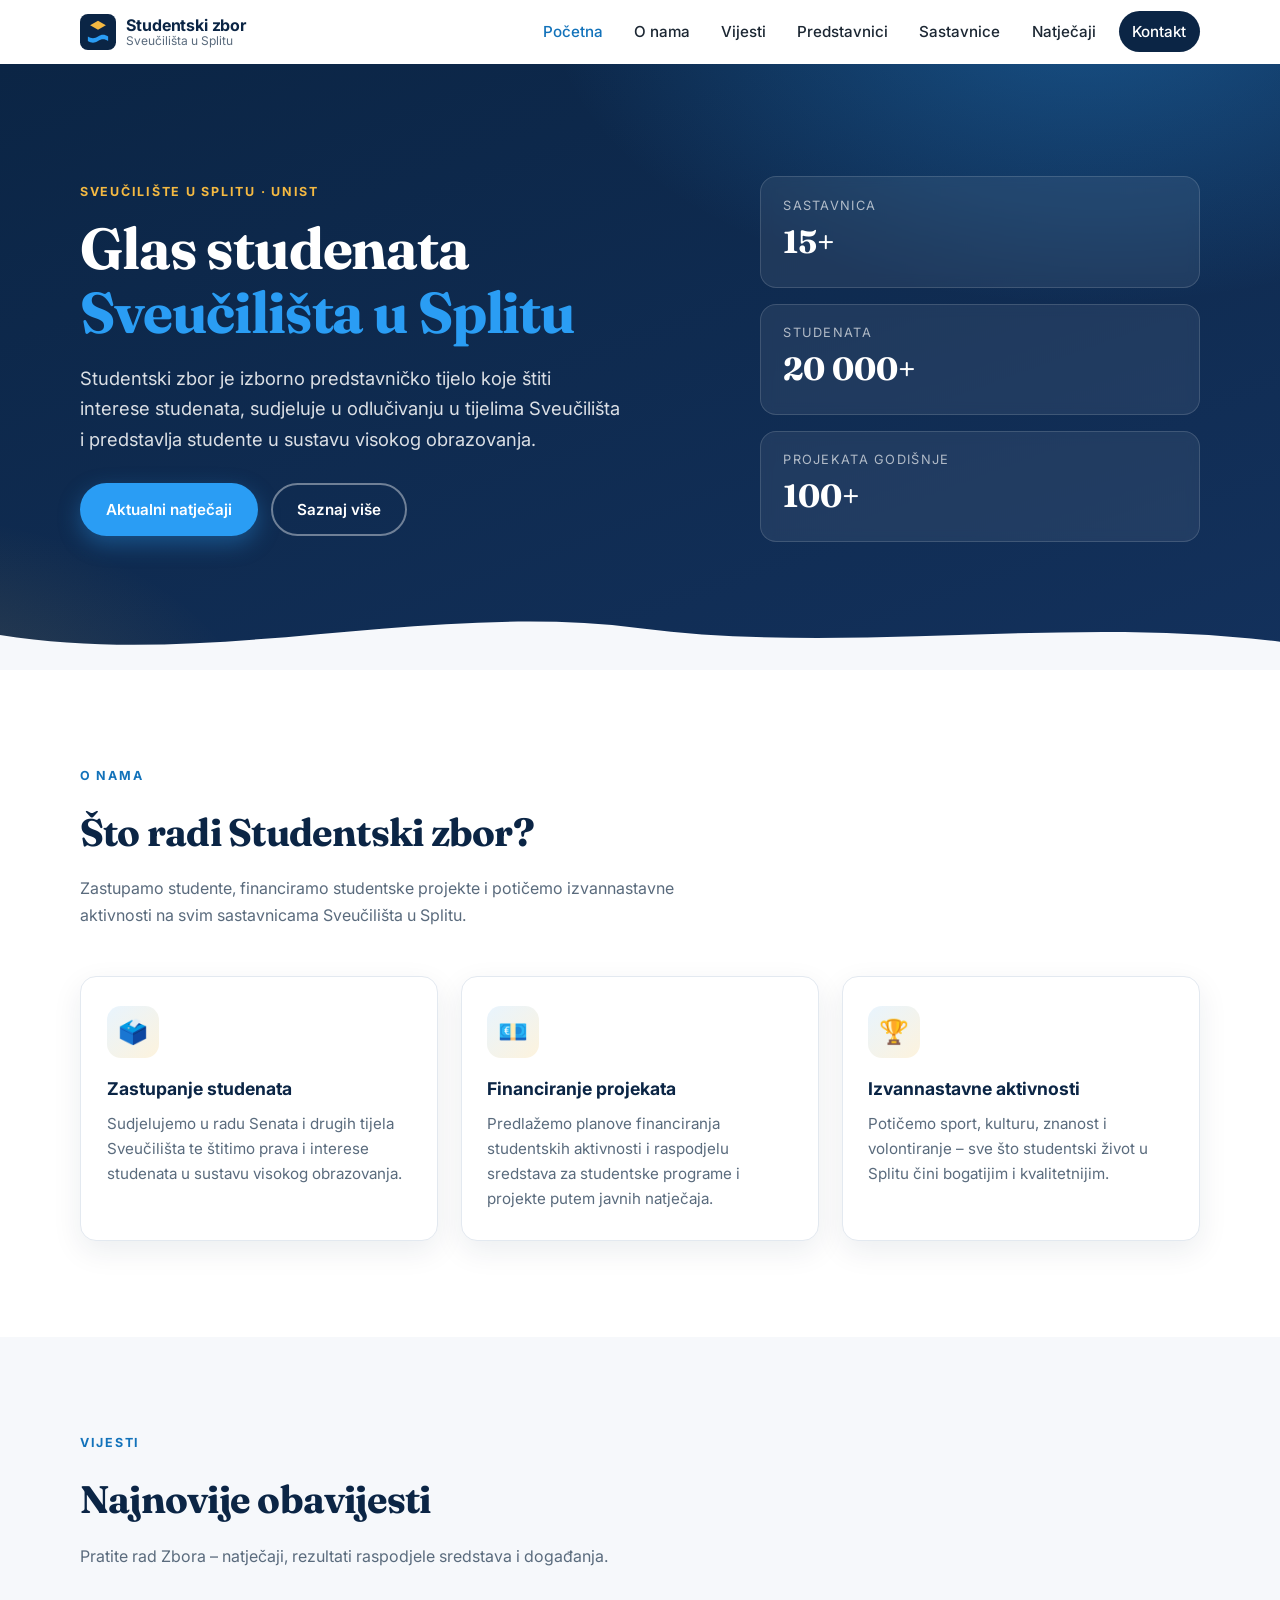
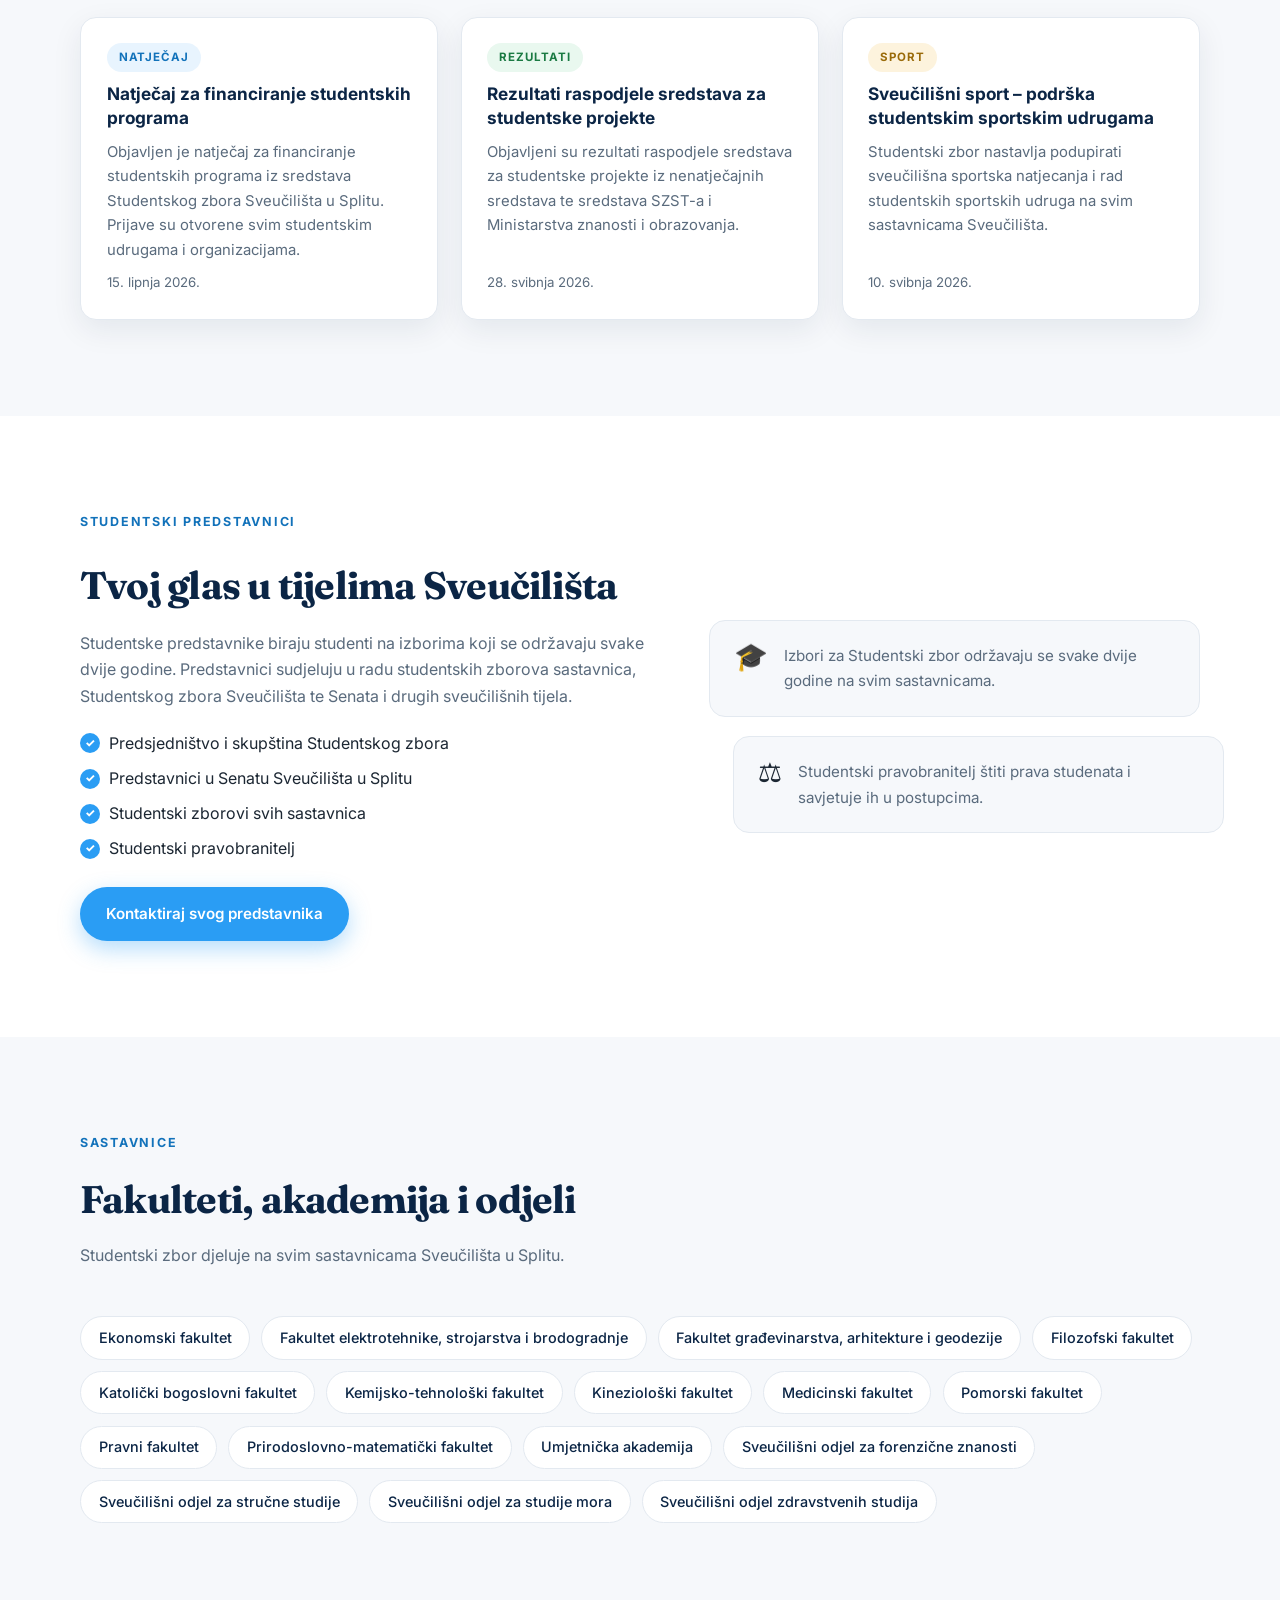
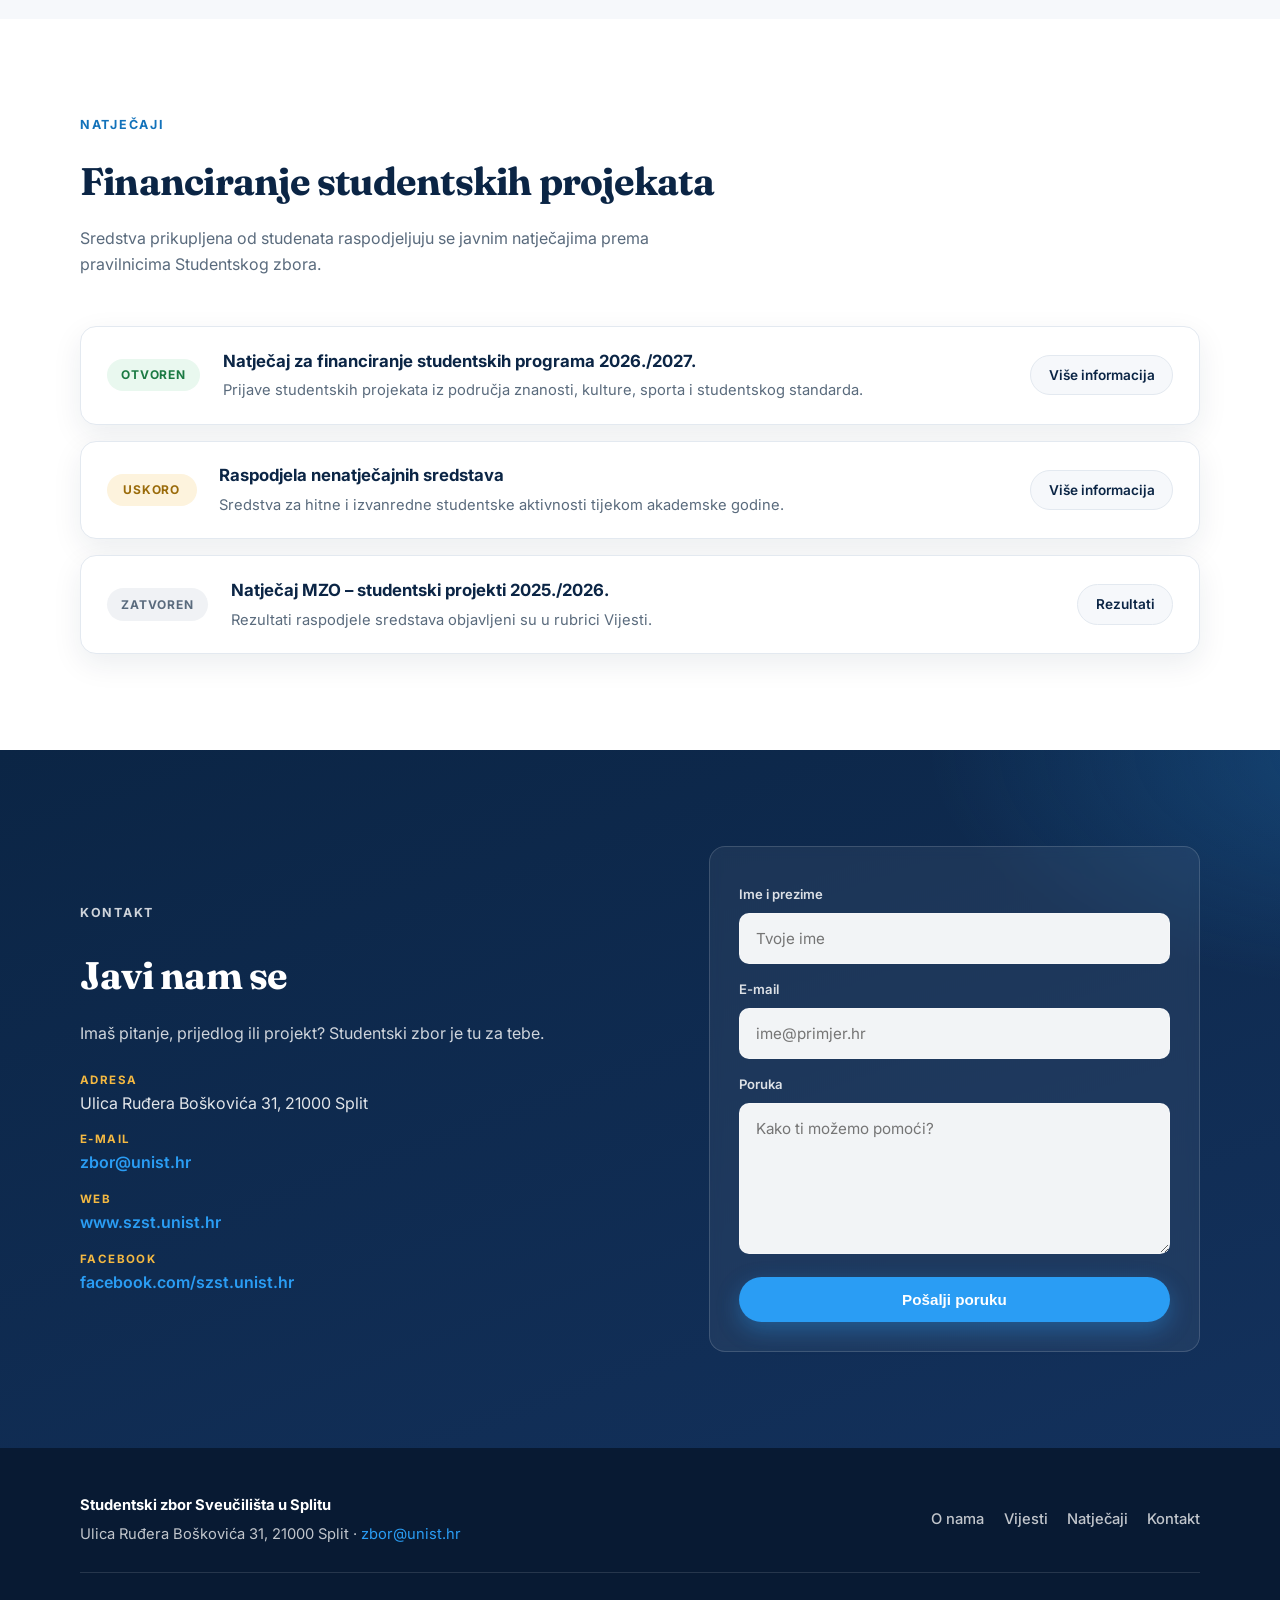
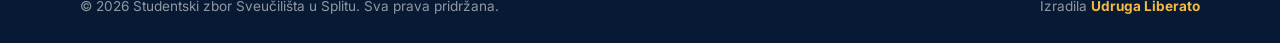
==== index.html @ f7b1eecd "Redesign SZST website with modern responsive design and SEO - New single-page site in plain HTML/CSS" ====
<!DOCTYPE html>
<html lang="hr">
<head>
  <meta charset="UTF-8">
  <meta name="viewport" content="width=device-width, initial-scale=1.0">

  <!-- Primary SEO -->
  <title>Studentski zbor Sveučilišta u Splitu | SZST – Glas studenata</title>
  <meta name="description" content="Studentski zbor Sveučilišta u Splitu (SZST) – izborno predstavničko tijelo studenata. Vijesti, natječaji za financiranje studentskih projekata, studentski predstavnici i sastavnice Sveučilišta u Splitu.">
  <meta name="keywords" content="Studentski zbor, Sveučilište u Splitu, SZST, studenti Split, natječaji, studentski projekti, studentski predstavnici, UNIST">
  <meta name="author" content="Studentski zbor Sveučilišta u Splitu">
  <meta name="robots" content="index, follow, max-image-preview:large">
  <link rel="canonical" href="https://www.szst.unist.hr/">
  <meta name="theme-color" content="#0b2545">

  <!-- Open Graph -->
  <meta property="og:type" content="website">
  <meta property="og:site_name" content="Studentski zbor Sveučilišta u Splitu">
  <meta property="og:title" content="Studentski zbor Sveučilišta u Splitu | SZST – Glas studenata">
  <meta property="og:description" content="Izborno predstavničko tijelo studenata Sveučilišta u Splitu. Vijesti, natječaji, studentski predstavnici i projekti.">
  <meta property="og:url" content="https://www.szst.unist.hr/">
  <meta property="og:locale" content="hr_HR">

  <!-- Twitter -->
  <meta name="twitter:card" content="summary_large_image">
  <meta name="twitter:title" content="Studentski zbor Sveučilišta u Splitu | SZST">
  <meta name="twitter:description" content="Glas studenata Sveučilišta u Splitu – vijesti, natječaji i studentski projekti.">

  <!-- Favicon -->
  <link rel="icon" href="data:image/svg+xml,%3Csvg xmlns='http://www.w3.org/2000/svg' viewBox='0 0 64 64'%3E%3Crect width='64' height='64' rx='14' fill='%230b2545'/%3E%3Cpath d='M14 40c6 4 12 4 18 0s12-4 18 0v8c-6-4-12-4-18 0s-12 4-18 0z' fill='%232a9df4'/%3E%3Cpath d='M32 12l14 8-14 8-14-8z' fill='%23f4b942'/%3E%3C/svg%3E">

  <!-- Fonts -->
  <link rel="preconnect" href="https://fonts.googleapis.com">
  <link rel="preconnect" href="https://fonts.gstatic.com" crossorigin>
  <link href="https://fonts.googleapis.com/css2?family=Inter:wght@400;500;600;700;800&family=Fraunces:opsz,wght@9..144,600;9..144,700&display=swap" rel="stylesheet">

  <link rel="stylesheet" href="css/style.css">

  <!-- Structured data -->
  <script type="application/ld+json">
  {
    "@context": "https://schema.org",
    "@type": "Organization",
    "name": "Studentski zbor Sveučilišta u Splitu",
    "alternateName": "SZST",
    "url": "https://www.szst.unist.hr/",
    "email": "zbor@unist.hr",
    "address": {
      "@type": "PostalAddress",
      "streetAddress": "Ulica Ruđera Boškovića 31",
      "postalCode": "21000",
      "addressLocality": "Split",
      "addressCountry": "HR"
    },
    "parentOrganization": {
      "@type": "CollegeOrUniversity",
      "name": "Sveučilište u Splitu",
      "url": "https://www.unist.hr/"
    },
    "sameAs": ["https://www.facebook.com/szst.unist.hr/"]
  }
  </script>
</head>
<body>

  <a class="skip-link" href="#main">Preskoči na sadržaj</a>

  <!-- ===== Header ===== -->
  <header class="site-header" id="top">
    <nav class="nav container" aria-label="Glavna navigacija">
      <a class="brand" href="#top">
        <span class="brand-mark" aria-hidden="true">
          <svg viewBox="0 0 64 64" width="36" height="36" role="img" aria-label="SZST logotip">
            <rect width="64" height="64" rx="14" fill="#0b2545"/>
            <path d="M14 40c6 4 12 4 18 0s12-4 18 0v8c-6-4-12-4-18 0s-12 4-18 0z" fill="#2a9df4"/>
            <path d="M32 12l14 8-14 8-14-8z" fill="#f4b942"/>
          </svg>
        </span>
        <span class="brand-text">
          <strong>Studentski zbor</strong>
          <small>Sveučilišta u Splitu</small>
        </span>
      </a>

      <button class="nav-toggle" aria-expanded="false" aria-controls="nav-menu" aria-label="Otvori izbornik">
        <span></span><span></span><span></span>
      </button>

      <ul class="nav-menu" id="nav-menu">
        <li><a href="#top" class="active">Početna</a></li>
        <li><a href="#o-nama">O nama</a></li>
        <li><a href="#vijesti">Vijesti</a></li>
        <li><a href="#predstavnici">Predstavnici</a></li>
        <li><a href="#sastavnice">Sastavnice</a></li>
        <li><a href="#natjecaji">Natječaji</a></li>
        <li><a href="#kontakt" class="nav-cta">Kontakt</a></li>
      </ul>
    </nav>
  </header>

  <main id="main">

    <!-- ===== Hero ===== -->
    <section class="hero">
      <div class="container hero-inner">
        <div class="hero-copy reveal">
          <p class="eyebrow">Sveučilište u Splitu · UNIST</p>
          <h1>Glas studenata <span class="accent">Sveučilišta u Splitu</span></h1>
          <p class="lead">
            Studentski zbor je izborno predstavničko tijelo koje štiti interese studenata,
            sudjeluje u odlučivanju u tijelima Sveučilišta i predstavlja studente u sustavu
            visokog obrazovanja.
          </p>
          <div class="hero-actions">
            <a class="btn btn-primary" href="#natjecaji">Aktualni natječaji</a>
            <a class="btn btn-ghost" href="#o-nama">Saznaj više</a>
          </div>
        </div>

        <dl class="hero-stats reveal" aria-label="Brojke Studentskog zbora">
          <div class="stat">
            <dt>Sastavnica</dt>
            <dd>15+</dd>
          </div>
          <div class="stat">
            <dt>Studenata</dt>
            <dd>20&nbsp;000+</dd>
          </div>
          <div class="stat">
            <dt>Projekata godišnje</dt>
            <dd>100+</dd>
          </div>
        </dl>
      </div>
      <div class="hero-wave" aria-hidden="true">
        <svg viewBox="0 0 1440 90" preserveAspectRatio="none">
          <path d="M0,48 C240,88 480,8 720,40 C960,72 1200,24 1440,56 L1440,90 L0,90 Z" fill="#f6f8fb"/>
        </svg>
      </div>
    </section>

    <!-- ===== O nama ===== -->
    <section class="section" id="o-nama">
      <div class="container">
        <header class="section-head reveal">
          <p class="eyebrow">O nama</p>
          <h2>Što radi Studentski zbor?</h2>
          <p class="section-sub">
            Zastupamo studente, financiramo studentske projekte i potičemo izvannastavne
            aktivnosti na svim sastavnicama Sveučilišta u Splitu.
          </p>
        </header>

        <div class="grid grid-3">
          <article class="card reveal">
            <div class="card-icon" aria-hidden="true">🗳️</div>
            <h3>Zastupanje studenata</h3>
            <p>
              Sudjelujemo u radu Senata i drugih tijela Sveučilišta te štitimo prava i
              interese studenata u sustavu visokog obrazovanja.
            </p>
          </article>
          <article class="card reveal">
            <div class="card-icon" aria-hidden="true">💶</div>
            <h3>Financiranje projekata</h3>
            <p>
              Predlažemo planove financiranja studentskih aktivnosti i raspodjelu sredstava
              za studentske programe i projekte putem javnih natječaja.
            </p>
          </article>
          <article class="card reveal">
            <div class="card-icon" aria-hidden="true">🏆</div>
            <h3>Izvannastavne aktivnosti</h3>
            <p>
              Potičemo sport, kulturu, znanost i volontiranje – sve što studentski život u
              Splitu čini bogatijim i kvalitetnijim.
            </p>
          </article>
        </div>
      </div>
    </section>

    <!-- ===== Vijesti ===== -->
    <section class="section section-alt" id="vijesti">
      <div class="container">
        <header class="section-head reveal">
          <p class="eyebrow">Vijesti</p>
          <h2>Najnovije obavijesti</h2>
          <p class="section-sub">Pratite rad Zbora – natječaji, rezultati raspodjele sredstava i događanja.</p>
        </header>

        <div class="grid grid-3">
          <article class="news-card reveal">
            <div class="news-tag tag-natjecaj">Natječaj</div>
            <h3><a href="#natjecaji">Natječaj za financiranje studentskih programa</a></h3>
            <p>
              Objavljen je natječaj za financiranje studentskih programa iz sredstava
              Studentskog zbora Sveučilišta u Splitu. Prijave su otvorene svim studentskim
              udrugama i organizacijama.
            </p>
            <footer class="news-meta">
              <time datetime="2026-06-15">15. lipnja 2026.</time>
            </footer>
          </article>

          <article class="news-card reveal">
            <div class="news-tag tag-rezultati">Rezultati</div>
            <h3><a href="#natjecaji">Rezultati raspodjele sredstava za studentske projekte</a></h3>
            <p>
              Objavljeni su rezultati raspodjele sredstava za studentske projekte iz
              nenatječajnih sredstava te sredstava SZST-a i Ministarstva znanosti i obrazovanja.
            </p>
            <footer class="news-meta">
              <time datetime="2026-05-28">28. svibnja 2026.</time>
            </footer>
          </article>

          <article class="news-card reveal">
            <div class="news-tag tag-sport">Sport</div>
            <h3><a href="#o-nama">Sveučilišni sport – podrška studentskim sportskim udrugama</a></h3>
            <p>
              Studentski zbor nastavlja podupirati sveučilišna sportska natjecanja i rad
              studentskih sportskih udruga na svim sastavnicama Sveučilišta.
            </p>
            <footer class="news-meta">
              <time datetime="2026-05-10">10. svibnja 2026.</time>
            </footer>
          </article>
        </div>
      </div>
    </section>

    <!-- ===== Predstavnici ===== -->
    <section class="section" id="predstavnici">
      <div class="container split">
        <div class="split-copy reveal">
          <p class="eyebrow">Studentski predstavnici</p>
          <h2>Tvoj glas u tijelima Sveučilišta</h2>
          <p>
            Studentske predstavnike biraju studenti na izborima koji se održavaju svake dvije
            godine. Predstavnici sudjeluju u radu studentskih zborova sastavnica, Studentskog
            zbora Sveučilišta te Senata i drugih sveučilišnih tijela.
          </p>
          <ul class="checklist">
            <li>Predsjedništvo i skupština Studentskog zbora</li>
            <li>Predstavnici u Senatu Sveučilišta u Splitu</li>
            <li>Studentski zborovi svih sastavnica</li>
            <li>Studentski pravobranitelj</li>
          </ul>
          <a class="btn btn-primary" href="#kontakt">Kontaktiraj svog predstavnika</a>
        </div>
        <div class="split-panel reveal" aria-hidden="true">
          <div class="panel-card">
            <span class="panel-emoji">🎓</span>
            <p>Izbori za Studentski zbor održavaju se svake dvije godine na svim sastavnicama.</p>
          </div>
          <div class="panel-card">
            <span class="panel-emoji">⚖️</span>
            <p>Studentski pravobranitelj štiti prava studenata i savjetuje ih u postupcima.</p>
          </div>
        </div>
      </div>
    </section>

    <!-- ===== Sastavnice ===== -->
    <section class="section section-alt" id="sastavnice">
      <div class="container">
        <header class="section-head reveal">
          <p class="eyebrow">Sastavnice</p>
          <h2>Fakulteti, akademija i odjeli</h2>
          <p class="section-sub">Studentski zbor djeluje na svim sastavnicama Sveučilišta u Splitu.</p>
        </header>

        <ul class="chips reveal" aria-label="Sastavnice Sveučilišta u Splitu">
          <li>Ekonomski fakultet</li>
          <li>Fakultet elektrotehnike, strojarstva i brodogradnje</li>
          <li>Fakultet građevinarstva, arhitekture i geodezije</li>
          <li>Filozofski fakultet</li>
          <li>Katolički bogoslovni fakultet</li>
          <li>Kemijsko-tehnološki fakultet</li>
          <li>Kineziološki fakultet</li>
          <li>Medicinski fakultet</li>
          <li>Pomorski fakultet</li>
          <li>Pravni fakultet</li>
          <li>Prirodoslovno-matematički fakultet</li>
          <li>Umjetnička akademija</li>
          <li>Sveučilišni odjel za forenzične znanosti</li>
          <li>Sveučilišni odjel za stručne studije</li>
          <li>Sveučilišni odjel za studije mora</li>
          <li>Sveučilišni odjel zdravstvenih studija</li>
        </ul>
      </div>
    </section>

    <!-- ===== Natječaji ===== -->
    <section class="section" id="natjecaji">
      <div class="container">
        <header class="section-head reveal">
          <p class="eyebrow">Natječaji</p>
          <h2>Financiranje studentskih projekata</h2>
          <p class="section-sub">
            Sredstva prikupljena od studenata raspodjeljuju se javnim natječajima prema
            pravilnicima Studentskog zbora.
          </p>
        </header>

        <div class="tenders reveal">
          <article class="tender">
            <div class="tender-status status-open">Otvoren</div>
            <div class="tender-body">
              <h3>Natječaj za financiranje studentskih programa 2026./2027.</h3>
              <p>Prijave studentskih projekata iz područja znanosti, kulture, sporta i studentskog standarda.</p>
            </div>
            <a class="btn btn-small" href="#kontakt">Više informacija</a>
          </article>

          <article class="tender">
            <div class="tender-status status-soon">Uskoro</div>
            <div class="tender-body">
              <h3>Raspodjela nenatječajnih sredstava</h3>
              <p>Sredstva za hitne i izvanredne studentske aktivnosti tijekom akademske godine.</p>
            </div>
            <a class="btn btn-small" href="#kontakt">Više informacija</a>
          </article>

          <article class="tender">
            <div class="tender-status status-closed">Zatvoren</div>
            <div class="tender-body">
              <h3>Natječaj MZO – studentski projekti 2025./2026.</h3>
              <p>Rezultati raspodjele sredstava objavljeni su u rubrici Vijesti.</p>
            </div>
            <a class="btn btn-small" href="#vijesti">Rezultati</a>
          </article>
        </div>
      </div>
    </section>

    <!-- ===== Kontakt ===== -->
    <section class="section section-dark" id="kontakt">
      <div class="container split">
        <div class="split-copy reveal">
          <p class="eyebrow eyebrow-light">Kontakt</p>
          <h2>Javi nam se</h2>
          <p>Imaš pitanje, prijedlog ili projekt? Studentski zbor je tu za tebe.</p>

          <address class="contact-list">
            <p>
              <span class="contact-label">Adresa</span>
              Ulica Ruđera Boškovića 31, 21000 Split
            </p>
            <p>
              <span class="contact-label">E-mail</span>
              <a href="mailto:zbor@unist.hr">zbor@unist.hr</a>
            </p>
            <p>
              <span class="contact-label">Web</span>
              <a href="https://www.szst.unist.hr/" rel="noopener">www.szst.unist.hr</a>
            </p>
            <p>
              <span class="contact-label">Facebook</span>
              <a href="https://www.facebook.com/szst.unist.hr/" rel="noopener" target="_blank">facebook.com/szst.unist.hr</a>
            </p>
          </address>
        </div>

        <form class="contact-form reveal" action="mailto:zbor@unist.hr" method="post" enctype="text/plain">
          <label for="ime">Ime i prezime</label>
          <input id="ime" name="ime" type="text" placeholder="Tvoje ime" required autocomplete="name">

          <label for="email">E-mail</label>
          <input id="email" name="email" type="email" placeholder="ime@primjer.hr" required autocomplete="email">

          <label for="poruka">Poruka</label>
          <textarea id="poruka" name="poruka" rows="5" placeholder="Kako ti možemo pomoći?" required></textarea>

          <button class="btn btn-primary btn-block" type="submit">Pošalji poruku</button>
        </form>
      </div>
    </section>

  </main>

  <!-- ===== Footer ===== -->
  <footer class="site-footer">
    <div class="container footer-grid">
      <div class="footer-brand">
        <strong>Studentski zbor Sveučilišta u Splitu</strong>
        <p>Ulica Ruđera Boškovića 31, 21000 Split · <a href="mailto:zbor@unist.hr">zbor@unist.hr</a></p>
      </div>
      <nav class="footer-nav" aria-label="Navigacija podnožja">
        <a href="#o-nama">O nama</a>
        <a href="#vijesti">Vijesti</a>
        <a href="#natjecaji">Natječaji</a>
        <a href="#kontakt">Kontakt</a>
      </nav>
    </div>
    <div class="container footer-bottom">
      <p>© <span id="year">2026</span> Studentski zbor Sveučilišta u Splitu. Sva prava pridržana.</p>
      <p class="credit">Izradila <a href="https://udruga-liberato.hr/" target="_blank" rel="noopener">Udruga Liberato</a></p>
    </div>
  </footer>

  <script src="js/main.js" defer></script>
</body>
</html>
---- css/style.css ----
/* ============================================================
   Studentski zbor Sveučilišta u Splitu — redesign
   ============================================================ */

:root {
  --navy: #0b2545;
  --navy-800: #13315c;
  --azure: #2a9df4;
  --azure-dark: #1272ba;
  --gold: #f4b942;
  --ink: #1c2733;
  --muted: #5a6b7d;
  --bg: #ffffff;
  --bg-alt: #f6f8fb;
  --line: #e3e9f0;
  --radius: 16px;
  --shadow: 0 10px 30px rgba(11, 37, 69, 0.08);
  --shadow-lg: 0 20px 50px rgba(11, 37, 69, 0.14);
  --font-body: "Inter", system-ui, -apple-system, "Segoe UI", sans-serif;
  --font-display: "Fraunces", Georgia, serif;
}

* { box-sizing: border-box; margin: 0; padding: 0; }

html { scroll-behavior: smooth; }

body {
  font-family: var(--font-body);
  color: var(--ink);
  background: var(--bg);
  line-height: 1.65;
  -webkit-font-smoothing: antialiased;
}

img, svg { display: block; max-width: 100%; }

a { color: var(--azure-dark); text-decoration: none; }
a:hover { text-decoration: underline; }

.container {
  width: min(1120px, 100% - 2.5rem);
  margin-inline: auto;
}

/* ---------- Accessibility ---------- */
.skip-link {
  position: absolute;
  left: -999px;
  top: 0;
  background: var(--gold);
  color: var(--navy);
  padding: 0.6rem 1rem;
  border-radius: 0 0 8px 0;
  z-index: 100;
  font-weight: 600;
}
.skip-link:focus { left: 0; }

:focus-visible {
  outline: 3px solid var(--azure);
  outline-offset: 2px;
  border-radius: 4px;
}

/* ---------- Header / Nav ---------- */
.site-header {
  position: sticky;
  top: 0;
  z-index: 50;
  background: rgba(255, 255, 255, 0.92);
  backdrop-filter: blur(10px);
  border-bottom: 1px solid transparent;
  transition: border-color 0.25s, box-shadow 0.25s;
}
.site-header.scrolled {
  border-color: var(--line);
  box-shadow: 0 4px 20px rgba(11, 37, 69, 0.06);
}

.nav {
  display: flex;
  align-items: center;
  justify-content: space-between;
  gap: 1rem;
  padding-block: 0.7rem;
}

.brand {
  display: flex;
  align-items: center;
  gap: 0.65rem;
  color: var(--navy);
}
.brand:hover { text-decoration: none; }
.brand-text { display: flex; flex-direction: column; line-height: 1.15; }
.brand-text strong { font-size: 1rem; letter-spacing: -0.01em; }
.brand-text small { font-size: 0.75rem; color: var(--muted); }

.nav-menu {
  display: flex;
  align-items: center;
  gap: 0.25rem;
  list-style: none;
}
.nav-menu a {
  display: block;
  padding: 0.5rem 0.85rem;
  border-radius: 999px;
  color: var(--ink);
  font-weight: 500;
  font-size: 0.95rem;
  transition: background 0.2s, color 0.2s;
}
.nav-menu a:hover { background: var(--bg-alt); text-decoration: none; }
.nav-menu a.active { color: var(--azure-dark); }
.nav-menu a.nav-cta {
  background: var(--navy);
  color: #fff;
  margin-left: 0.35rem;
}
.nav-menu a.nav-cta:hover { background: var(--navy-800); }

.nav-toggle {
  display: none;
  flex-direction: column;
  justify-content: center;
  gap: 5px;
  width: 44px;
  height: 44px;
  padding: 10px;
  background: none;
  border: 1px solid var(--line);
  border-radius: 10px;
  cursor: pointer;
}
.nav-toggle span {
  height: 2px;
  background: var(--navy);
  border-radius: 2px;
  transition: transform 0.25s, opacity 0.25s;
}
.nav-toggle[aria-expanded="true"] span:nth-child(1) { transform: translateY(7px) rotate(45deg); }
.nav-toggle[aria-expanded="true"] span:nth-child(2) { opacity: 0; }
.nav-toggle[aria-expanded="true"] span:nth-child(3) { transform: translateY(-7px) rotate(-45deg); }

/* ---------- Hero ---------- */
.hero {
  position: relative;
  color: #fff;
  background:
    radial-gradient(900px 500px at 85% -10%, rgba(42, 157, 244, 0.35), transparent 60%),
    radial-gradient(700px 400px at -10% 110%, rgba(244, 185, 66, 0.18), transparent 55%),
    linear-gradient(160deg, var(--navy) 0%, var(--navy-800) 100%);
  padding: clamp(4rem, 9vw, 7rem) 0 clamp(5rem, 10vw, 8rem);
  overflow: hidden;
}

.hero-inner {
  display: grid;
  grid-template-columns: 1.4fr 1fr;
  gap: clamp(2rem, 5vw, 4rem);
  align-items: center;
}

.eyebrow {
  text-transform: uppercase;
  letter-spacing: 0.14em;
  font-size: 0.78rem;
  font-weight: 700;
  color: var(--gold);
  margin-bottom: 0.9rem;
}
.eyebrow-light { color: var(--gold); }

.hero h1 {
  font-family: var(--font-display);
  font-size: clamp(2.2rem, 5vw, 3.6rem);
  line-height: 1.1;
  letter-spacing: -0.02em;
  margin-bottom: 1.2rem;
}
.hero .accent { color: var(--azure); }

.hero .lead {
  font-size: clamp(1rem, 1.6vw, 1.15rem);
  color: rgba(255, 255, 255, 0.85);
  max-width: 34rem;
  margin-bottom: 1.8rem;
}

.hero-actions { display: flex; flex-wrap: wrap; gap: 0.8rem; }

.hero-stats {
  display: grid;
  gap: 1rem;
}
.stat {
  background: rgba(255, 255, 255, 0.07);
  border: 1px solid rgba(255, 255, 255, 0.14);
  border-radius: var(--radius);
  padding: 1.1rem 1.4rem;
  backdrop-filter: blur(6px);
}
.stat dd {
  font-family: var(--font-display);
  font-size: 2rem;
  font-weight: 700;
  color: #fff;
}
.stat dt {
  font-size: 0.8rem;
  text-transform: uppercase;
  letter-spacing: 0.1em;
  color: rgba(255, 255, 255, 0.65);
}

.hero-wave {
  position: absolute;
  inset-inline: 0;
  bottom: -1px;
  line-height: 0;
}
.hero-wave svg { width: 100%; height: clamp(40px, 6vw, 90px); }

/* ---------- Buttons ---------- */
.btn {
  display: inline-block;
  padding: 0.75rem 1.5rem;
  border-radius: 999px;
  font-weight: 600;
  font-size: 0.95rem;
  border: 2px solid transparent;
  cursor: pointer;
  transition: transform 0.15s, box-shadow 0.15s, background 0.2s;
}
.btn:hover { text-decoration: none; transform: translateY(-2px); }

.btn-primary {
  background: var(--azure);
  color: #fff;
  box-shadow: 0 8px 22px rgba(42, 157, 244, 0.35);
}
.btn-primary:hover { background: var(--azure-dark); }

.btn-ghost {
  border-color: rgba(255, 255, 255, 0.4);
  color: #fff;
}
.btn-ghost:hover { border-color: #fff; background: rgba(255, 255, 255, 0.08); }

.btn-small {
  padding: 0.5rem 1.1rem;
  font-size: 0.85rem;
  background: var(--bg-alt);
  color: var(--navy);
  border: 1px solid var(--line);
  white-space: nowrap;
}
.btn-small:hover { background: #eaf1f8; }

.btn-block { width: 100%; }

/* ---------- Sections ---------- */
.section { padding: clamp(3.5rem, 8vw, 6rem) 0; }
.section-alt { background: var(--bg-alt); }

.section-head {
  max-width: 40rem;
  margin-bottom: clamp(2rem, 4vw, 3rem);
}
.section-head h2 {
  font-family: var(--font-display);
  font-size: clamp(1.7rem, 3.5vw, 2.4rem);
  letter-spacing: -0.02em;
  color: var(--navy);
  margin-bottom: 0.7rem;
}
.section-head .eyebrow { color: var(--azure-dark); }
.section-sub { color: var(--muted); }

/* ---------- Grids & cards ---------- */
.grid { display: grid; gap: 1.4rem; }
.grid-3 { grid-template-columns: repeat(3, 1fr); }

.card {
  background: var(--bg);
  border: 1px solid var(--line);
  border-radius: var(--radius);
  padding: 1.8rem 1.6rem;
  box-shadow: var(--shadow);
  transition: transform 0.2s, box-shadow 0.2s;
}
.card:hover { transform: translateY(-4px); box-shadow: var(--shadow-lg); }
.card h3 { color: var(--navy); margin-bottom: 0.5rem; font-size: 1.1rem; }
.card p { color: var(--muted); font-size: 0.95rem; }

.card-icon {
  width: 52px;
  height: 52px;
  display: grid;
  place-items: center;
  font-size: 1.5rem;
  border-radius: 14px;
  background: linear-gradient(140deg, #e8f4fe, #fdf3dd);
  margin-bottom: 1rem;
}

/* ---------- News ---------- */
.news-card {
  display: flex;
  flex-direction: column;
  gap: 0.6rem;
  background: var(--bg);
  border: 1px solid var(--line);
  border-radius: var(--radius);
  padding: 1.6rem;
  box-shadow: var(--shadow);
  transition: transform 0.2s, box-shadow 0.2s;
}
.news-card:hover { transform: translateY(-4px); box-shadow: var(--shadow-lg); }
.news-card h3 { font-size: 1.08rem; line-height: 1.4; }
.news-card h3 a { color: var(--navy); }
.news-card p { color: var(--muted); font-size: 0.93rem; flex: 1; }

.news-tag {
  align-self: flex-start;
  font-size: 0.72rem;
  font-weight: 700;
  text-transform: uppercase;
  letter-spacing: 0.08em;
  padding: 0.3rem 0.75rem;
  border-radius: 999px;
}
.tag-natjecaj { background: #e8f4fe; color: var(--azure-dark); }
.tag-rezultati { background: #e9f8ef; color: #1b7a43; }
.tag-sport { background: #fdf3dd; color: #9a6b0a; }

.news-meta { font-size: 0.83rem; color: var(--muted); }

/* ---------- Split sections ---------- */
.split {
  display: grid;
  grid-template-columns: 1.15fr 1fr;
  gap: clamp(2rem, 5vw, 4rem);
  align-items: center;
}
.split-copy h2 {
  font-family: var(--font-display);
  font-size: clamp(1.7rem, 3.5vw, 2.4rem);
  letter-spacing: -0.02em;
  color: var(--navy);
  margin-bottom: 0.8rem;
}
.split-copy > p { color: var(--muted); margin-bottom: 1.3rem; }
.split-copy .eyebrow { color: var(--azure-dark); }

.checklist {
  list-style: none;
  margin-bottom: 1.6rem;
  display: grid;
  gap: 0.55rem;
}
.checklist li {
  padding-left: 1.8rem;
  position: relative;
  color: var(--ink);
}
.checklist li::before {
  content: "✓";
  position: absolute;
  left: 0;
  top: 0;
  width: 1.25rem;
  height: 1.25rem;
  display: grid;
  place-items: center;
  font-size: 0.72rem;
  font-weight: 800;
  color: #fff;
  background: var(--azure);
  border-radius: 50%;
  margin-top: 0.22rem;
}

.split-panel { display: grid; gap: 1.2rem; }
.panel-card {
  display: flex;
  gap: 1rem;
  align-items: flex-start;
  background: var(--bg-alt);
  border: 1px solid var(--line);
  border-radius: var(--radius);
  padding: 1.4rem 1.5rem;
}
.panel-card:nth-child(2) { transform: translateX(1.5rem); }
.panel-emoji { font-size: 1.7rem; line-height: 1; }
.panel-card p { color: var(--muted); font-size: 0.95rem; }

/* ---------- Chips (sastavnice) ---------- */
.chips {
  list-style: none;
  display: flex;
  flex-wrap: wrap;
  gap: 0.7rem;
}
.chips li {
  background: var(--bg);
  border: 1px solid var(--line);
  border-radius: 999px;
  padding: 0.55rem 1.1rem;
  font-size: 0.9rem;
  font-weight: 500;
  color: var(--navy);
  transition: border-color 0.2s, box-shadow 0.2s, transform 0.2s;
}
.chips li:hover {
  border-color: var(--azure);
  box-shadow: 0 6px 16px rgba(42, 157, 244, 0.15);
  transform: translateY(-2px);
}

/* ---------- Natječaji ---------- */
.tenders { display: grid; gap: 1rem; }
.tender {
  display: flex;
  align-items: center;
  gap: 1.4rem;
  background: var(--bg);
  border: 1px solid var(--line);
  border-radius: var(--radius);
  padding: 1.3rem 1.6rem;
  box-shadow: var(--shadow);
}
.tender-body { flex: 1; }
.tender h3 { color: var(--navy); font-size: 1.05rem; margin-bottom: 0.2rem; }
.tender p { color: var(--muted); font-size: 0.92rem; }

.tender-status {
  flex-shrink: 0;
  font-size: 0.75rem;
  font-weight: 700;
  text-transform: uppercase;
  letter-spacing: 0.07em;
  padding: 0.4rem 0.9rem;
  border-radius: 999px;
  min-width: 90px;
  text-align: center;
}
.status-open { background: #e9f8ef; color: #1b7a43; }
.status-soon { background: #fdf3dd; color: #9a6b0a; }
.status-closed { background: #f0f2f5; color: var(--muted); }

/* ---------- Kontakt ---------- */
.section-dark {
  background:
    radial-gradient(800px 400px at 110% 0%, rgba(42, 157, 244, 0.25), transparent 60%),
    linear-gradient(160deg, var(--navy) 0%, var(--navy-800) 100%);
  color: #fff;
}
.section-dark h2 { color: #fff; }
.section-dark .split-copy > p { color: rgba(255, 255, 255, 0.8); }

.contact-list { font-style: normal; display: grid; gap: 0.9rem; margin-top: 1.5rem; }
.contact-list p { color: rgba(255, 255, 255, 0.88); }
.contact-list a { color: var(--azure); font-weight: 600; }
.contact-label {
  display: block;
  font-size: 0.72rem;
  font-weight: 700;
  text-transform: uppercase;
  letter-spacing: 0.12em;
  color: var(--gold);
}

.contact-form {
  background: rgba(255, 255, 255, 0.06);
  border: 1px solid rgba(255, 255, 255, 0.15);
  border-radius: var(--radius);
  padding: 1.8rem;
  backdrop-filter: blur(6px);
  display: grid;
  gap: 0.45rem;
}
.contact-form label {
  font-size: 0.82rem;
  font-weight: 600;
  color: rgba(255, 255, 255, 0.85);
  margin-top: 0.5rem;
}
.contact-form input,
.contact-form textarea {
  width: 100%;
  padding: 0.75rem 1rem;
  border-radius: 10px;
  border: 1px solid rgba(255, 255, 255, 0.2);
  background: rgba(255, 255, 255, 0.95);
  color: var(--ink);
  font: inherit;
  font-size: 0.95rem;
}
.contact-form textarea { resize: vertical; }
.contact-form .btn { margin-top: 1rem; }

/* ---------- Footer ---------- */
.site-footer {
  background: #081a33;
  color: rgba(255, 255, 255, 0.75);
  padding: 2.8rem 0 1.6rem;
  font-size: 0.92rem;
}
.footer-grid {
  display: flex;
  flex-wrap: wrap;
  justify-content: space-between;
  gap: 1.5rem;
  padding-bottom: 1.6rem;
  border-bottom: 1px solid rgba(255, 255, 255, 0.12);
}
.footer-brand strong { color: #fff; display: block; margin-bottom: 0.3rem; }
.footer-brand a { color: var(--azure); }
.footer-nav { display: flex; flex-wrap: wrap; gap: 1.2rem; align-items: center; }
.footer-nav a { color: rgba(255, 255, 255, 0.75); font-weight: 500; }
.footer-nav a:hover { color: #fff; }

.footer-bottom {
  display: flex;
  flex-wrap: wrap;
  justify-content: space-between;
  gap: 0.5rem;
  padding-top: 1.4rem;
  font-size: 0.85rem;
  color: rgba(255, 255, 255, 0.55);
}
.credit a {
  color: var(--gold);
  font-weight: 700;
}
.credit a:hover { color: #ffd777; }

/* ---------- Reveal animations ---------- */
.reveal {
  opacity: 0;
  transform: translateY(24px);
  transition: opacity 0.6s ease, transform 0.6s ease;
}
.reveal.visible { opacity: 1; transform: none; }

@media (prefers-reduced-motion: reduce) {
  html { scroll-behavior: auto; }
  .reveal { opacity: 1; transform: none; transition: none; }
  .card, .news-card, .chips li, .btn { transition: none; }
}

/* ---------- Responsive ---------- */
@media (max-width: 900px) {
  .hero-inner { grid-template-columns: 1fr; }
  .hero-stats { grid-template-columns: repeat(3, 1fr); }
  .grid-3 { grid-template-columns: 1fr 1fr; }
  .split { grid-template-columns: 1fr; }
  .panel-card:nth-child(2) { transform: none; }
}

@media (max-width: 680px) {
  .grid-3 { grid-template-columns: 1fr; }
  .hero-stats { grid-template-columns: 1fr; }

  .nav-toggle { display: flex; }
  .nav-menu {
    position: absolute;
    top: 100%;
    left: 0;
    right: 0;
    flex-direction: column;
    align-items: stretch;
    gap: 0.2rem;
    background: #fff;
    border-bottom: 1px solid var(--line);
    box-shadow: 0 16px 30px rgba(11, 37, 69, 0.12);
    padding: 0.8rem 1.2rem 1.2rem;
    display: none;
  }
  .nav-menu.open { display: flex; }
  .nav-menu a { border-radius: 10px; padding: 0.7rem 0.9rem; }
  .nav-menu a.nav-cta { margin-left: 0; text-align: center; margin-top: 0.3rem; }

  .tender { flex-direction: column; align-items: flex-start; gap: 0.8rem; }
  .footer-bottom { flex-direction: column; }
}
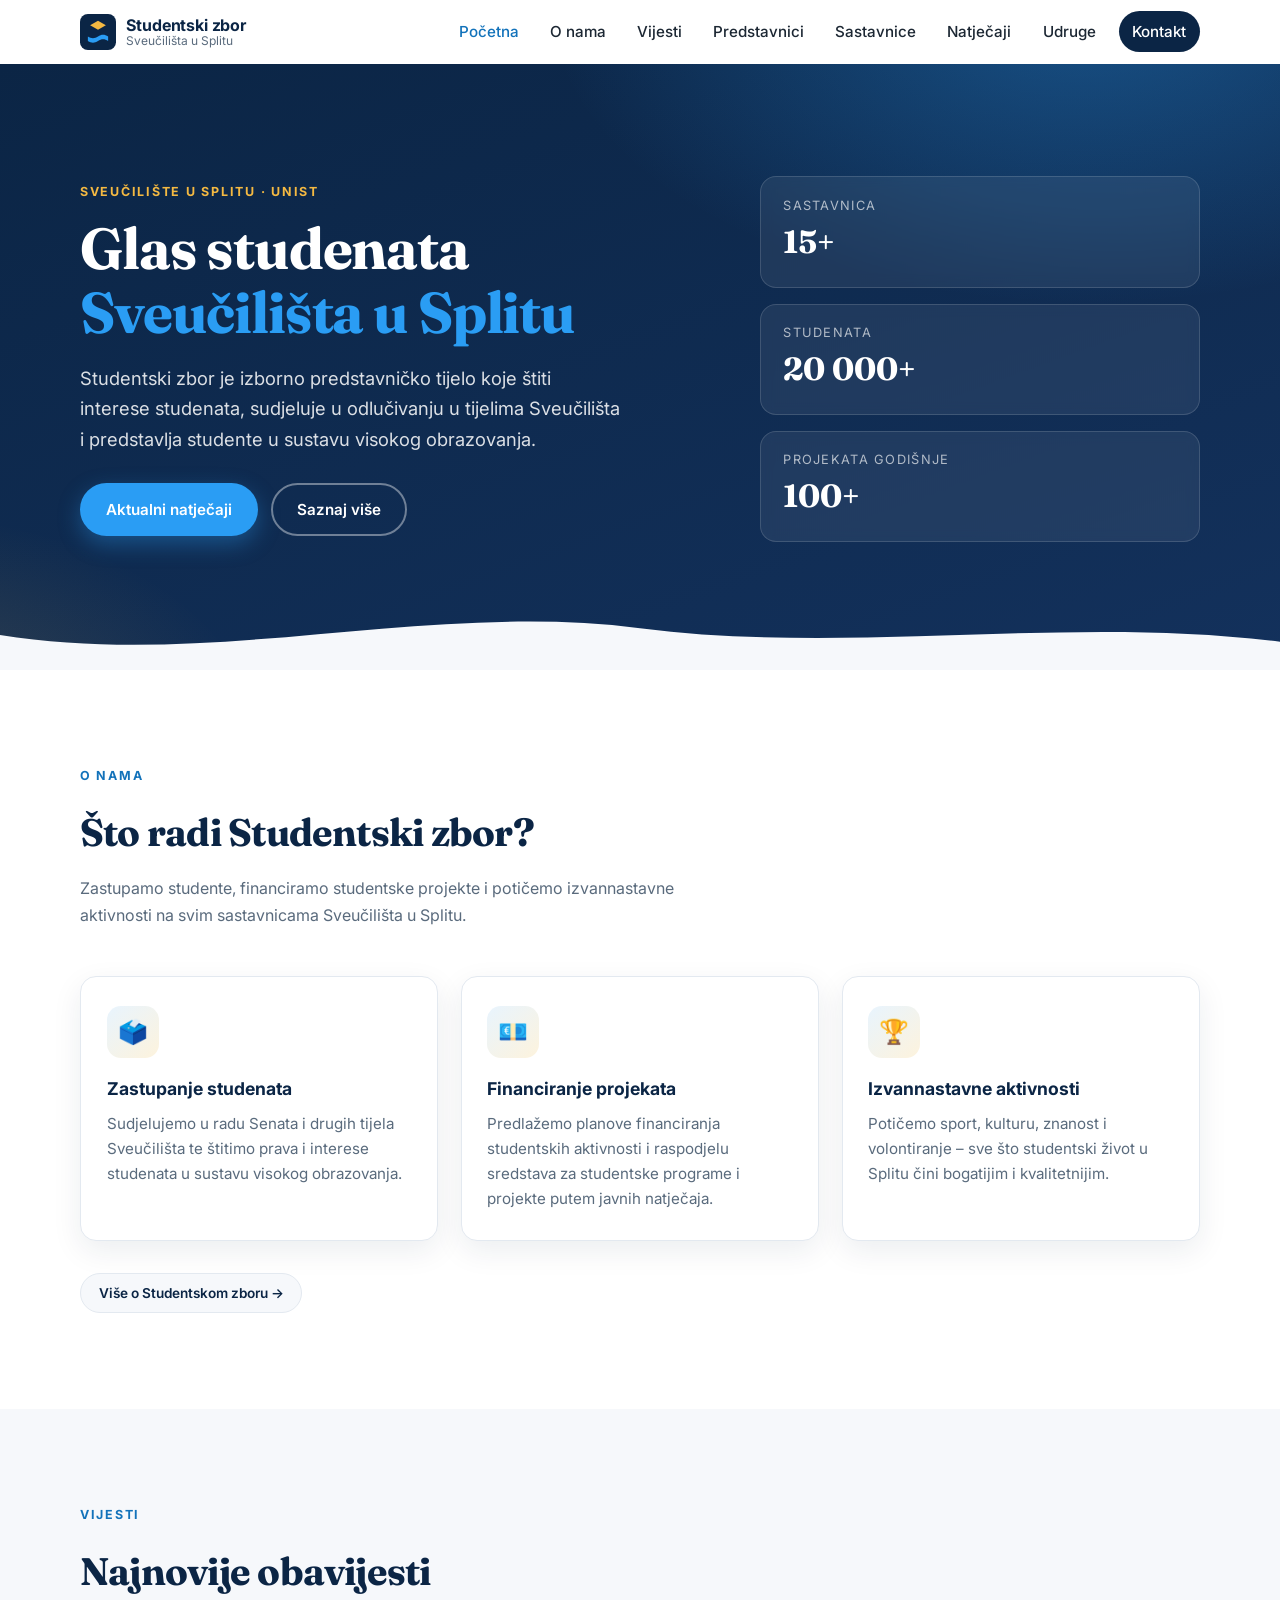
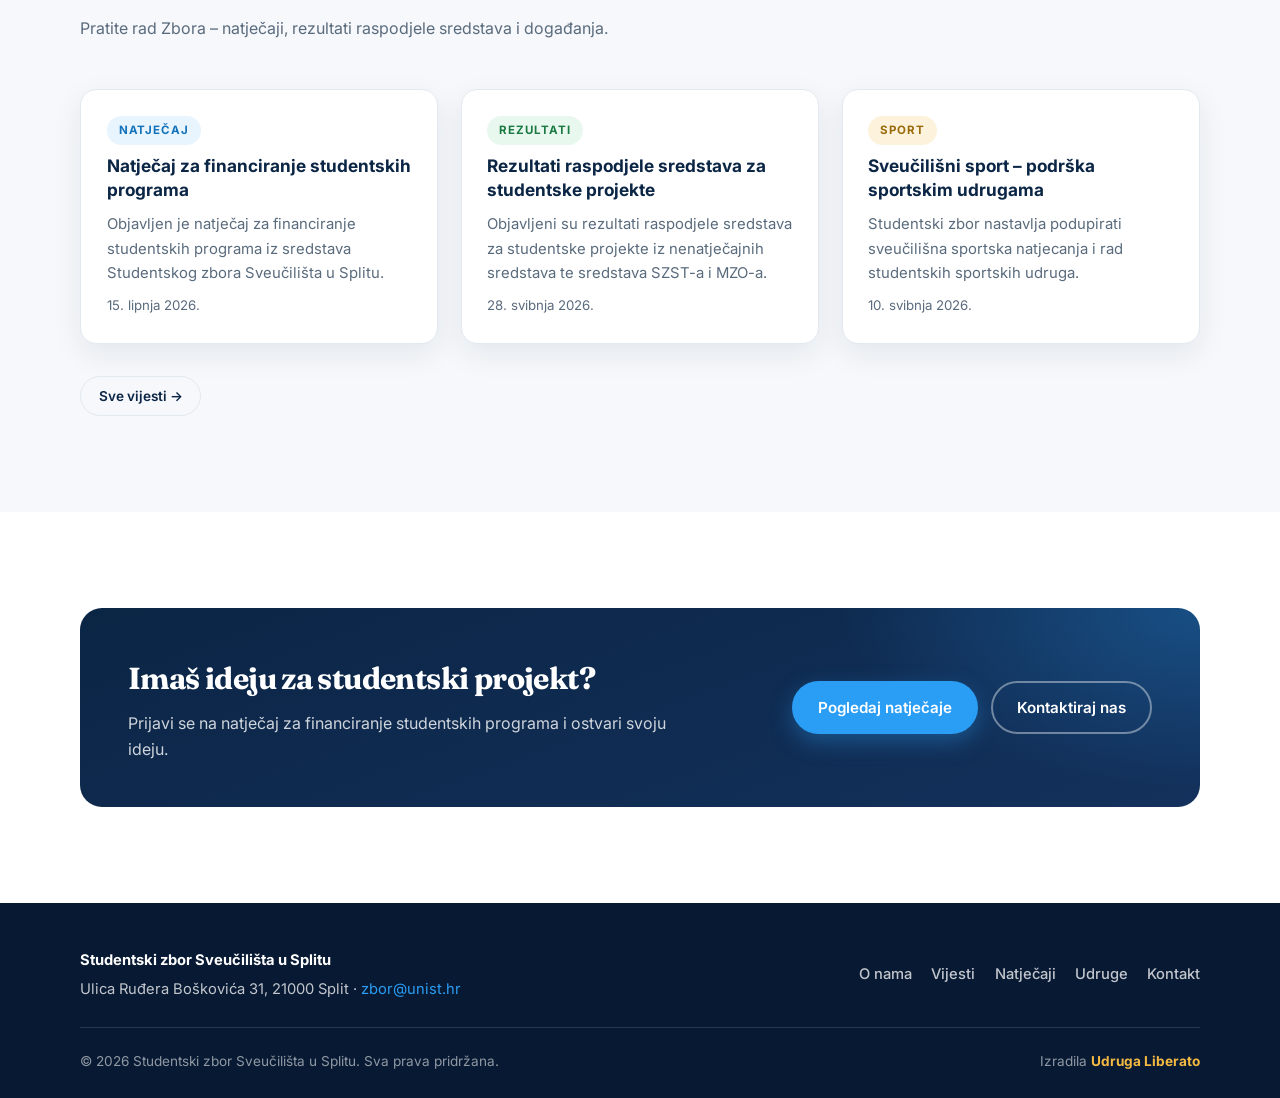
==== commit 6fcb0967: "Split site into multiple pages matching original URL structure - Separate pages: /o-nama/, /vijesti/" ====
--- a/index.html
+++ b/index.html
@@ -4,39 +4,32 @@
   <meta charset="UTF-8">
   <meta name="viewport" content="width=device-width, initial-scale=1.0">
 
-  <!-- Primary SEO -->
   <title>Studentski zbor Sveučilišta u Splitu | SZST – Glas studenata</title>
-  <meta name="description" content="Studentski zbor Sveučilišta u Splitu (SZST) – izborno predstavničko tijelo studenata. Vijesti, natječaji za financiranje studentskih projekata, studentski predstavnici i sastavnice Sveučilišta u Splitu.">
-  <meta name="keywords" content="Studentski zbor, Sveučilište u Splitu, SZST, studenti Split, natječaji, studentski projekti, studentski predstavnici, UNIST">
+  <meta name="description" content="Studentski zbor Sveučilišta u Splitu (SZST) – izborno predstavničko tijelo studenata. Vijesti, natječaji za financiranje studentskih projekata, studentski predstavnici i sastavnice.">
   <meta name="author" content="Studentski zbor Sveučilišta u Splitu">
   <meta name="robots" content="index, follow, max-image-preview:large">
   <link rel="canonical" href="https://www.szst.unist.hr/">
   <meta name="theme-color" content="#0b2545">
 
-  <!-- Open Graph -->
   <meta property="og:type" content="website">
   <meta property="og:site_name" content="Studentski zbor Sveučilišta u Splitu">
   <meta property="og:title" content="Studentski zbor Sveučilišta u Splitu | SZST – Glas studenata">
-  <meta property="og:description" content="Izborno predstavničko tijelo studenata Sveučilišta u Splitu. Vijesti, natječaji, studentski predstavnici i projekti.">
+  <meta property="og:description" content="Studentski zbor Sveučilišta u Splitu (SZST) – izborno predstavničko tijelo studenata. Vijesti, natječaji za financiranje studentskih projekata, studentski predstavnici i sastavnice.">
   <meta property="og:url" content="https://www.szst.unist.hr/">
   <meta property="og:locale" content="hr_HR">
 
-  <!-- Twitter -->
-  <meta name="twitter:card" content="summary_large_image">
-  <meta name="twitter:title" content="Studentski zbor Sveučilišta u Splitu | SZST">
-  <meta name="twitter:description" content="Glas studenata Sveučilišta u Splitu – vijesti, natječaji i studentski projekti.">
-
-  <!-- Favicon -->
+  <meta name="twitter:card" content="summary">
+  <meta name="twitter:title" content="Studentski zbor Sveučilišta u Splitu | SZST – Glas studenata">
+  <meta name="twitter:description" content="Studentski zbor Sveučilišta u Splitu (SZST) – izborno predstavničko tijelo studenata. Vijesti, natječaji za financiranje studentskih projekata, studentski predstavnici i sastavnice.">
+
   <link rel="icon" href="data:image/svg+xml,%3Csvg xmlns='http://www.w3.org/2000/svg' viewBox='0 0 64 64'%3E%3Crect width='64' height='64' rx='14' fill='%230b2545'/%3E%3Cpath d='M14 40c6 4 12 4 18 0s12-4 18 0v8c-6-4-12-4-18 0s-12 4-18 0z' fill='%232a9df4'/%3E%3Cpath d='M32 12l14 8-14 8-14-8z' fill='%23f4b942'/%3E%3C/svg%3E">
 
-  <!-- Fonts -->
   <link rel="preconnect" href="https://fonts.googleapis.com">
   <link rel="preconnect" href="https://fonts.gstatic.com" crossorigin>
   <link href="https://fonts.googleapis.com/css2?family=Inter:wght@400;500;600;700;800&family=Fraunces:opsz,wght@9..144,600;9..144,700&display=swap" rel="stylesheet">
 
   <link rel="stylesheet" href="css/style.css">
 
-  <!-- Structured data -->
   <script type="application/ld+json">
   {
     "@context": "https://schema.org",
@@ -65,10 +58,9 @@
 
   <a class="skip-link" href="#main">Preskoči na sadržaj</a>
 
-  <!-- ===== Header ===== -->
   <header class="site-header" id="top">
     <nav class="nav container" aria-label="Glavna navigacija">
-      <a class="brand" href="#top">
+      <a class="brand" href="./">
         <span class="brand-mark" aria-hidden="true">
           <svg viewBox="0 0 64 64" width="36" height="36" role="img" aria-label="SZST logotip">
             <rect width="64" height="64" rx="14" fill="#0b2545"/>
@@ -88,19 +80,19 @@
 
       <ul class="nav-menu" id="nav-menu">
         <li><a href="#top" class="active">Početna</a></li>
-        <li><a href="#o-nama">O nama</a></li>
-        <li><a href="#vijesti">Vijesti</a></li>
-        <li><a href="#predstavnici">Predstavnici</a></li>
-        <li><a href="#sastavnice">Sastavnice</a></li>
-        <li><a href="#natjecaji">Natječaji</a></li>
-        <li><a href="#kontakt" class="nav-cta">Kontakt</a></li>
+        <li><a href="o-nama/">O nama</a></li>
+        <li><a href="vijesti/">Vijesti</a></li>
+        <li><a href="studentski-predstavnici/">Predstavnici</a></li>
+        <li><a href="sastavnice/">Sastavnice</a></li>
+        <li><a href="natjecaji/">Natječaji</a></li>
+        <li><a href="udruge/">Udruge</a></li>
+        <li><a href="kontakt/" class="nav-cta">Kontakt</a></li>
       </ul>
     </nav>
   </header>
 
   <main id="main">
 
-    <!-- ===== Hero ===== -->
     <section class="hero">
       <div class="container hero-inner">
         <div class="hero-copy reveal">
@@ -112,8 +104,8 @@
             visokog obrazovanja.
           </p>
           <div class="hero-actions">
-            <a class="btn btn-primary" href="#natjecaji">Aktualni natječaji</a>
-            <a class="btn btn-ghost" href="#o-nama">Saznaj više</a>
+            <a class="btn btn-primary" href="natjecaji/">Aktualni natječaji</a>
+            <a class="btn btn-ghost" href="o-nama/">Saznaj više</a>
           </div>
         </div>
 
@@ -139,8 +131,7 @@
       </div>
     </section>
 
-    <!-- ===== O nama ===== -->
-    <section class="section" id="o-nama">
+    <section class="section">
       <div class="container">
         <header class="section-head reveal">
           <p class="eyebrow">O nama</p>
@@ -177,11 +168,12 @@
             </p>
           </article>
         </div>
-      </div>
-    </section>
-
-    <!-- ===== Vijesti ===== -->
-    <section class="section section-alt" id="vijesti">
+
+        <p class="section-more reveal"><a class="btn btn-small" href="o-nama/">Više o Studentskom zboru →</a></p>
+      </div>
+    </section>
+
+    <section class="section section-alt">
       <div class="container">
         <header class="section-head reveal">
           <p class="eyebrow">Vijesti</p>
@@ -192,11 +184,10 @@
         <div class="grid grid-3">
           <article class="news-card reveal">
             <div class="news-tag tag-natjecaj">Natječaj</div>
-            <h3><a href="#natjecaji">Natječaj za financiranje studentskih programa</a></h3>
+            <h3><a href="vijesti/">Natječaj za financiranje studentskih programa</a></h3>
             <p>
               Objavljen je natječaj za financiranje studentskih programa iz sredstava
-              Studentskog zbora Sveučilišta u Splitu. Prijave su otvorene svim studentskim
-              udrugama i organizacijama.
+              Studentskog zbora Sveučilišta u Splitu.
             </p>
             <footer class="news-meta">
               <time datetime="2026-06-15">15. lipnja 2026.</time>
@@ -205,10 +196,10 @@
 
           <article class="news-card reveal">
             <div class="news-tag tag-rezultati">Rezultati</div>
-            <h3><a href="#natjecaji">Rezultati raspodjele sredstava za studentske projekte</a></h3>
+            <h3><a href="vijesti/">Rezultati raspodjele sredstava za studentske projekte</a></h3>
             <p>
               Objavljeni su rezultati raspodjele sredstava za studentske projekte iz
-              nenatječajnih sredstava te sredstava SZST-a i Ministarstva znanosti i obrazovanja.
+              nenatječajnih sredstava te sredstava SZST-a i MZO-a.
             </p>
             <footer class="news-meta">
               <time datetime="2026-05-28">28. svibnja 2026.</time>
@@ -217,170 +208,36 @@
 
           <article class="news-card reveal">
             <div class="news-tag tag-sport">Sport</div>
-            <h3><a href="#o-nama">Sveučilišni sport – podrška studentskim sportskim udrugama</a></h3>
+            <h3><a href="vijesti/">Sveučilišni sport – podrška sportskim udrugama</a></h3>
             <p>
               Studentski zbor nastavlja podupirati sveučilišna sportska natjecanja i rad
-              studentskih sportskih udruga na svim sastavnicama Sveučilišta.
+              studentskih sportskih udruga.
             </p>
             <footer class="news-meta">
               <time datetime="2026-05-10">10. svibnja 2026.</time>
             </footer>
           </article>
         </div>
-      </div>
-    </section>
-
-    <!-- ===== Predstavnici ===== -->
-    <section class="section" id="predstavnici">
-      <div class="container split">
-        <div class="split-copy reveal">
-          <p class="eyebrow">Studentski predstavnici</p>
-          <h2>Tvoj glas u tijelima Sveučilišta</h2>
-          <p>
-            Studentske predstavnike biraju studenti na izborima koji se održavaju svake dvije
-            godine. Predstavnici sudjeluju u radu studentskih zborova sastavnica, Studentskog
-            zbora Sveučilišta te Senata i drugih sveučilišnih tijela.
-          </p>
-          <ul class="checklist">
-            <li>Predsjedništvo i skupština Studentskog zbora</li>
-            <li>Predstavnici u Senatu Sveučilišta u Splitu</li>
-            <li>Studentski zborovi svih sastavnica</li>
-            <li>Studentski pravobranitelj</li>
-          </ul>
-          <a class="btn btn-primary" href="#kontakt">Kontaktiraj svog predstavnika</a>
-        </div>
-        <div class="split-panel reveal" aria-hidden="true">
-          <div class="panel-card">
-            <span class="panel-emoji">🎓</span>
-            <p>Izbori za Studentski zbor održavaju se svake dvije godine na svim sastavnicama.</p>
-          </div>
-          <div class="panel-card">
-            <span class="panel-emoji">⚖️</span>
-            <p>Studentski pravobranitelj štiti prava studenata i savjetuje ih u postupcima.</p>
-          </div>
-        </div>
-      </div>
-    </section>
-
-    <!-- ===== Sastavnice ===== -->
-    <section class="section section-alt" id="sastavnice">
-      <div class="container">
-        <header class="section-head reveal">
-          <p class="eyebrow">Sastavnice</p>
-          <h2>Fakulteti, akademija i odjeli</h2>
-          <p class="section-sub">Studentski zbor djeluje na svim sastavnicama Sveučilišta u Splitu.</p>
-        </header>
-
-        <ul class="chips reveal" aria-label="Sastavnice Sveučilišta u Splitu">
-          <li>Ekonomski fakultet</li>
-          <li>Fakultet elektrotehnike, strojarstva i brodogradnje</li>
-          <li>Fakultet građevinarstva, arhitekture i geodezije</li>
-          <li>Filozofski fakultet</li>
-          <li>Katolički bogoslovni fakultet</li>
-          <li>Kemijsko-tehnološki fakultet</li>
-          <li>Kineziološki fakultet</li>
-          <li>Medicinski fakultet</li>
-          <li>Pomorski fakultet</li>
-          <li>Pravni fakultet</li>
-          <li>Prirodoslovno-matematički fakultet</li>
-          <li>Umjetnička akademija</li>
-          <li>Sveučilišni odjel za forenzične znanosti</li>
-          <li>Sveučilišni odjel za stručne studije</li>
-          <li>Sveučilišni odjel za studije mora</li>
-          <li>Sveučilišni odjel zdravstvenih studija</li>
-        </ul>
-      </div>
-    </section>
-
-    <!-- ===== Natječaji ===== -->
-    <section class="section" id="natjecaji">
-      <div class="container">
-        <header class="section-head reveal">
-          <p class="eyebrow">Natječaji</p>
-          <h2>Financiranje studentskih projekata</h2>
-          <p class="section-sub">
-            Sredstva prikupljena od studenata raspodjeljuju se javnim natječajima prema
-            pravilnicima Studentskog zbora.
-          </p>
-        </header>
-
-        <div class="tenders reveal">
-          <article class="tender">
-            <div class="tender-status status-open">Otvoren</div>
-            <div class="tender-body">
-              <h3>Natječaj za financiranje studentskih programa 2026./2027.</h3>
-              <p>Prijave studentskih projekata iz područja znanosti, kulture, sporta i studentskog standarda.</p>
-            </div>
-            <a class="btn btn-small" href="#kontakt">Više informacija</a>
-          </article>
-
-          <article class="tender">
-            <div class="tender-status status-soon">Uskoro</div>
-            <div class="tender-body">
-              <h3>Raspodjela nenatječajnih sredstava</h3>
-              <p>Sredstva za hitne i izvanredne studentske aktivnosti tijekom akademske godine.</p>
-            </div>
-            <a class="btn btn-small" href="#kontakt">Više informacija</a>
-          </article>
-
-          <article class="tender">
-            <div class="tender-status status-closed">Zatvoren</div>
-            <div class="tender-body">
-              <h3>Natječaj MZO – studentski projekti 2025./2026.</h3>
-              <p>Rezultati raspodjele sredstava objavljeni su u rubrici Vijesti.</p>
-            </div>
-            <a class="btn btn-small" href="#vijesti">Rezultati</a>
-          </article>
-        </div>
-      </div>
-    </section>
-
-    <!-- ===== Kontakt ===== -->
-    <section class="section section-dark" id="kontakt">
-      <div class="container split">
-        <div class="split-copy reveal">
-          <p class="eyebrow eyebrow-light">Kontakt</p>
-          <h2>Javi nam se</h2>
-          <p>Imaš pitanje, prijedlog ili projekt? Studentski zbor je tu za tebe.</p>
-
-          <address class="contact-list">
-            <p>
-              <span class="contact-label">Adresa</span>
-              Ulica Ruđera Boškovića 31, 21000 Split
-            </p>
-            <p>
-              <span class="contact-label">E-mail</span>
-              <a href="mailto:zbor@unist.hr">zbor@unist.hr</a>
-            </p>
-            <p>
-              <span class="contact-label">Web</span>
-              <a href="https://www.szst.unist.hr/" rel="noopener">www.szst.unist.hr</a>
-            </p>
-            <p>
-              <span class="contact-label">Facebook</span>
-              <a href="https://www.facebook.com/szst.unist.hr/" rel="noopener" target="_blank">facebook.com/szst.unist.hr</a>
-            </p>
-          </address>
-        </div>
-
-        <form class="contact-form reveal" action="mailto:zbor@unist.hr" method="post" enctype="text/plain">
-          <label for="ime">Ime i prezime</label>
-          <input id="ime" name="ime" type="text" placeholder="Tvoje ime" required autocomplete="name">
-
-          <label for="email">E-mail</label>
-          <input id="email" name="email" type="email" placeholder="ime@primjer.hr" required autocomplete="email">
-
-          <label for="poruka">Poruka</label>
-          <textarea id="poruka" name="poruka" rows="5" placeholder="Kako ti možemo pomoći?" required></textarea>
-
-          <button class="btn btn-primary btn-block" type="submit">Pošalji poruku</button>
-        </form>
+
+        <p class="section-more reveal"><a class="btn btn-small" href="vijesti/">Sve vijesti →</a></p>
+      </div>
+    </section>
+
+    <section class="section">
+      <div class="container cta-banner reveal">
+        <div>
+          <h2>Imaš ideju za studentski projekt?</h2>
+          <p>Prijavi se na natječaj za financiranje studentskih programa i ostvari svoju ideju.</p>
+        </div>
+        <div class="cta-actions">
+          <a class="btn btn-primary" href="natjecaji/">Pogledaj natječaje</a>
+          <a class="btn btn-outline" href="kontakt/">Kontaktiraj nas</a>
+        </div>
       </div>
     </section>
 
   </main>
 
-  <!-- ===== Footer ===== -->
   <footer class="site-footer">
     <div class="container footer-grid">
       <div class="footer-brand">
@@ -388,10 +245,11 @@
         <p>Ulica Ruđera Boškovića 31, 21000 Split · <a href="mailto:zbor@unist.hr">zbor@unist.hr</a></p>
       </div>
       <nav class="footer-nav" aria-label="Navigacija podnožja">
-        <a href="#o-nama">O nama</a>
-        <a href="#vijesti">Vijesti</a>
-        <a href="#natjecaji">Natječaji</a>
-        <a href="#kontakt">Kontakt</a>
+        <a href="o-nama/">O nama</a>
+        <a href="vijesti/">Vijesti</a>
+        <a href="natjecaji/">Natječaji</a>
+        <a href="udruge/">Udruge</a>
+        <a href="kontakt/">Kontakt</a>
       </nav>
     </div>
     <div class="container footer-bottom">
--- a/css/style.css
+++ b/css/style.css
@@ -222,6 +222,38 @@
 }
 .hero-wave svg { width: 100%; height: clamp(40px, 6vw, 90px); }
 
+/* ---------- Page hero (unutarnje stranice) ---------- */
+.page-hero {
+  color: #fff;
+  background:
+    radial-gradient(700px 350px at 90% -20%, rgba(42, 157, 244, 0.3), transparent 60%),
+    linear-gradient(160deg, var(--navy) 0%, var(--navy-800) 100%);
+  padding: clamp(2.8rem, 6vw, 4.5rem) 0;
+}
+.page-hero h1 {
+  font-family: var(--font-display);
+  font-size: clamp(2rem, 4.5vw, 3rem);
+  letter-spacing: -0.02em;
+  line-height: 1.12;
+  margin-bottom: 0.7rem;
+}
+.page-hero .lead {
+  color: rgba(255, 255, 255, 0.82);
+  max-width: 38rem;
+  font-size: clamp(1rem, 1.5vw, 1.1rem);
+}
+
+.breadcrumbs {
+  font-size: 0.85rem;
+  color: rgba(255, 255, 255, 0.6);
+  margin-bottom: 1.1rem;
+  display: flex;
+  gap: 0.5rem;
+  flex-wrap: wrap;
+}
+.breadcrumbs a { color: var(--gold); }
+.breadcrumbs span:last-child { color: rgba(255, 255, 255, 0.85); }
+
 /* ---------- Buttons ---------- */
 .btn {
   display: inline-block;
@@ -260,6 +292,15 @@
 
 .btn-block { width: 100%; }
 
+.btn-outline {
+  border-color: var(--line);
+  color: var(--navy);
+  background: var(--bg);
+}
+.btn-outline:hover { border-color: var(--azure); }
+
+.section-more { margin-top: 2rem; }
+
 /* ---------- Sections ---------- */
 .section { padding: clamp(3.5rem, 8vw, 6rem) 0; }
 .section-alt { background: var(--bg-alt); }
@@ -334,8 +375,37 @@
 .tag-natjecaj { background: #e8f4fe; color: var(--azure-dark); }
 .tag-rezultati { background: #e9f8ef; color: #1b7a43; }
 .tag-sport { background: #fdf3dd; color: #9a6b0a; }
+.tag-izbori { background: #f3ecfd; color: #6b3fb5; }
+.tag-dogadanja { background: #fdeaea; color: #b2403f; }
 
 .news-meta { font-size: 0.83rem; color: var(--muted); }
+
+/* ---------- Filter vijesti ---------- */
+.filter-bar {
+  display: flex;
+  flex-wrap: wrap;
+  gap: 0.5rem;
+  margin-bottom: 2rem;
+}
+.filter-btn {
+  font: inherit;
+  font-size: 0.88rem;
+  font-weight: 600;
+  padding: 0.5rem 1.1rem;
+  border-radius: 999px;
+  border: 1px solid var(--line);
+  background: var(--bg);
+  color: var(--navy);
+  cursor: pointer;
+  transition: background 0.2s, border-color 0.2s, color 0.2s;
+}
+.filter-btn:hover { border-color: var(--azure); }
+.filter-btn.active {
+  background: var(--navy);
+  border-color: var(--navy);
+  color: #fff;
+}
+.filter-empty { color: var(--muted); text-align: center; padding: 2rem 0; }
 
 /* ---------- Split sections ---------- */
 .split {
@@ -450,6 +520,107 @@
 .status-soon { background: #fdf3dd; color: #9a6b0a; }
 .status-closed { background: #f0f2f5; color: var(--muted); }
 
+/* ---------- Sastavnice kartice ---------- */
+.sastavnica-card {
+  display: flex;
+  flex-direction: column;
+  gap: 0.6rem;
+  background: var(--bg);
+  border: 1px solid var(--line);
+  border-radius: var(--radius);
+  padding: 1.5rem;
+  box-shadow: var(--shadow);
+  color: var(--navy);
+  transition: transform 0.2s, box-shadow 0.2s, border-color 0.2s;
+}
+.sastavnica-card:hover {
+  transform: translateY(-4px);
+  box-shadow: var(--shadow-lg);
+  border-color: var(--azure);
+  text-decoration: none;
+}
+.sastavnica-card h3 { font-size: 1.02rem; line-height: 1.4; flex: 1; }
+.sastavnica-card .card-link {
+  font-size: 0.83rem;
+  font-weight: 600;
+  color: var(--azure-dark);
+}
+
+.badge {
+  align-self: flex-start;
+  font-size: 0.7rem;
+  font-weight: 700;
+  text-transform: uppercase;
+  letter-spacing: 0.08em;
+  padding: 0.28rem 0.7rem;
+  border-radius: 999px;
+}
+.badge-fakultet { background: #e8f4fe; color: var(--azure-dark); }
+.badge-akademija { background: #f3ecfd; color: #6b3fb5; }
+.badge-odjel { background: #e9f8ef; color: #1b7a43; }
+
+/* ---------- Koraci ---------- */
+.steps {
+  list-style: none;
+  counter-reset: step;
+  display: grid;
+  grid-template-columns: repeat(3, 1fr);
+  gap: 1.4rem;
+}
+.steps li {
+  counter-increment: step;
+  background: var(--bg);
+  border: 1px solid var(--line);
+  border-radius: var(--radius);
+  padding: 1.7rem 1.5rem 1.5rem;
+  box-shadow: var(--shadow);
+  position: relative;
+}
+.steps li::before {
+  content: counter(step);
+  display: grid;
+  place-items: center;
+  width: 2.2rem;
+  height: 2.2rem;
+  border-radius: 50%;
+  background: var(--azure);
+  color: #fff;
+  font-weight: 800;
+  font-size: 1rem;
+  margin-bottom: 0.9rem;
+}
+.steps h3 { color: var(--navy); font-size: 1.05rem; margin-bottom: 0.35rem; }
+.steps p { color: var(--muted); font-size: 0.93rem; }
+
+/* ---------- CTA banner ---------- */
+.cta-banner {
+  display: flex;
+  align-items: center;
+  justify-content: space-between;
+  gap: 2rem;
+  flex-wrap: wrap;
+  background:
+    radial-gradient(600px 300px at 100% 0%, rgba(42, 157, 244, 0.3), transparent 60%),
+    linear-gradient(160deg, var(--navy) 0%, var(--navy-800) 100%);
+  color: #fff;
+  border-radius: calc(var(--radius) + 6px);
+  padding: clamp(1.8rem, 4vw, 2.8rem) clamp(1.5rem, 4vw, 3rem);
+}
+.cta-banner h2 {
+  font-family: var(--font-display);
+  font-size: clamp(1.4rem, 3vw, 1.9rem);
+  letter-spacing: -0.02em;
+  margin-bottom: 0.4rem;
+}
+.cta-banner p { color: rgba(255, 255, 255, 0.8); max-width: 34rem; }
+.cta-actions { display: flex; gap: 0.8rem; flex-wrap: wrap; }
+.cta-banner .btn-outline {
+  background: transparent;
+  border-color: rgba(255, 255, 255, 0.4);
+  color: #fff;
+}
+.cta-banner .btn-outline:hover { border-color: #fff; }
+
 /* ---------- Kontakt ---------- */
 .section-dark {
   background:
@@ -558,6 +729,7 @@
   .grid-3 { grid-template-columns: 1fr 1fr; }
   .split { grid-template-columns: 1fr; }
   .panel-card:nth-child(2) { transform: none; }
+  .steps { grid-template-columns: 1fr; }
 }
 
 @media (max-width: 680px) {
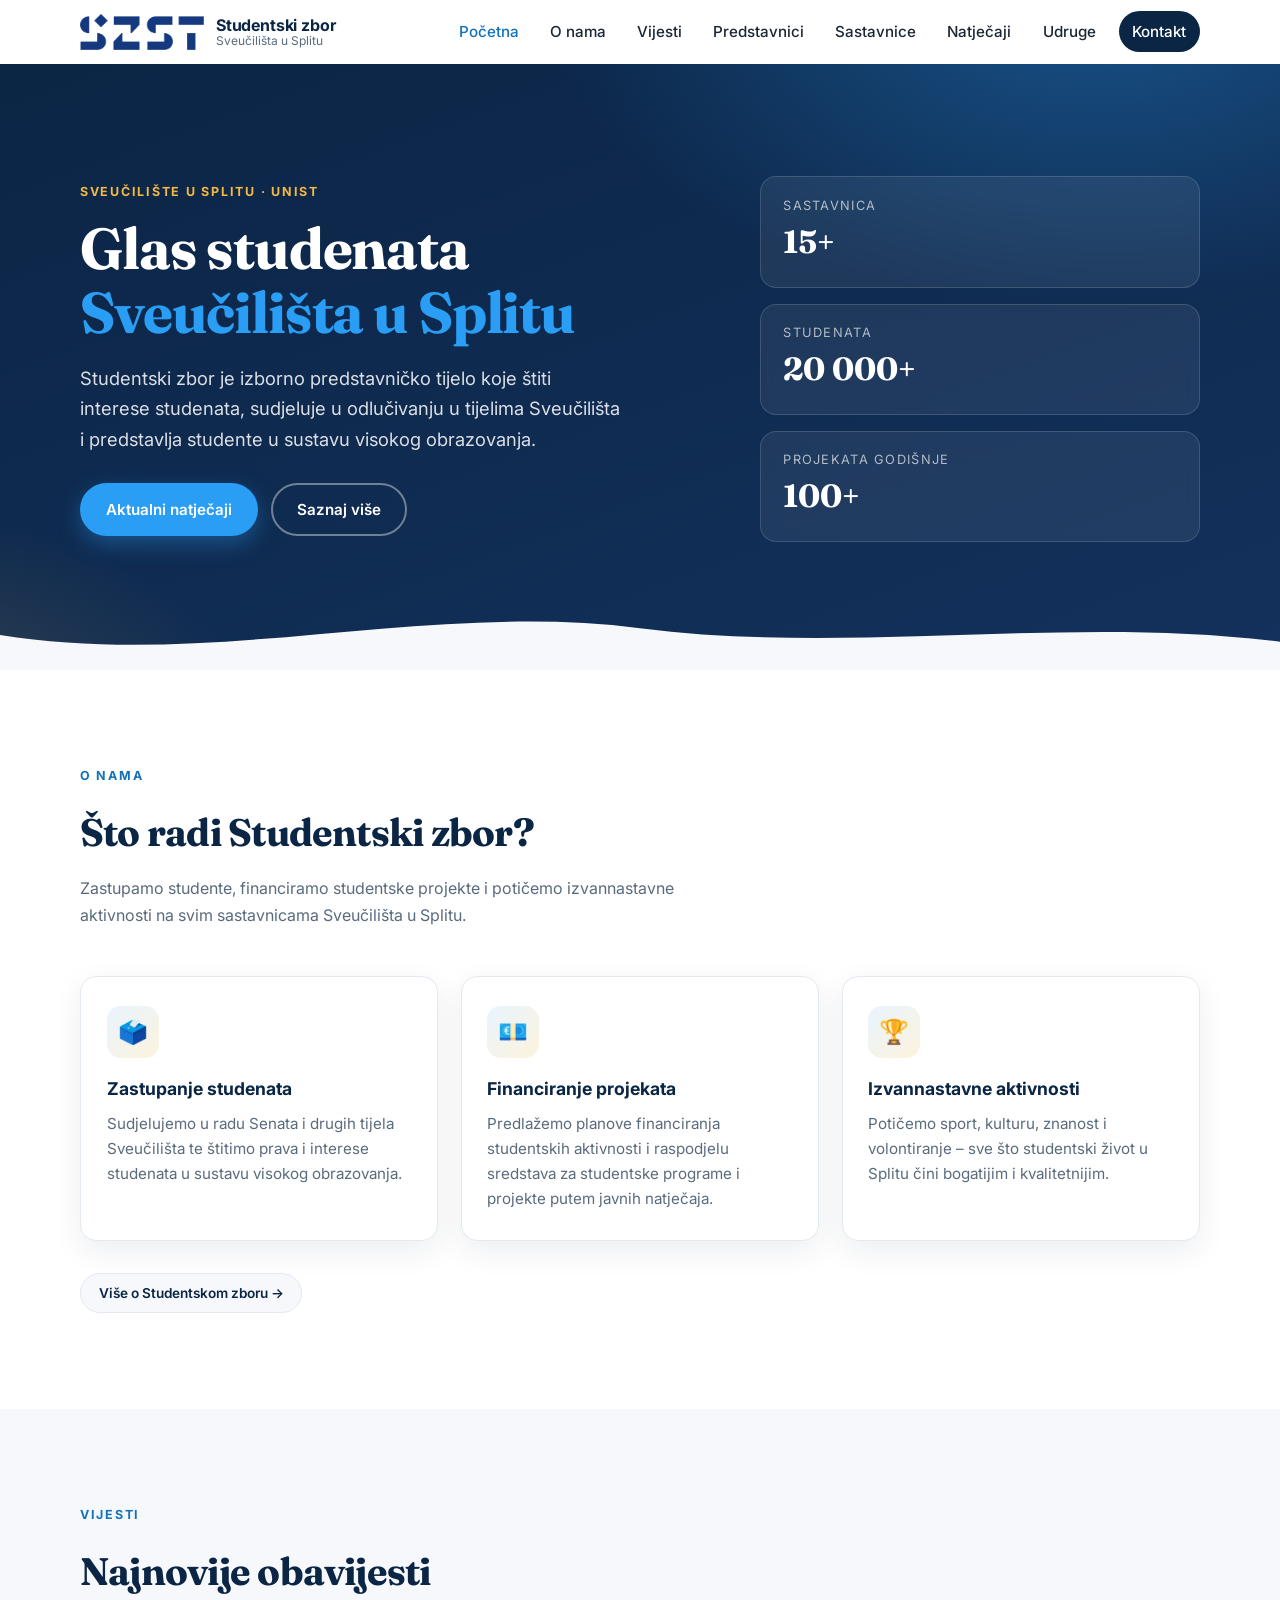
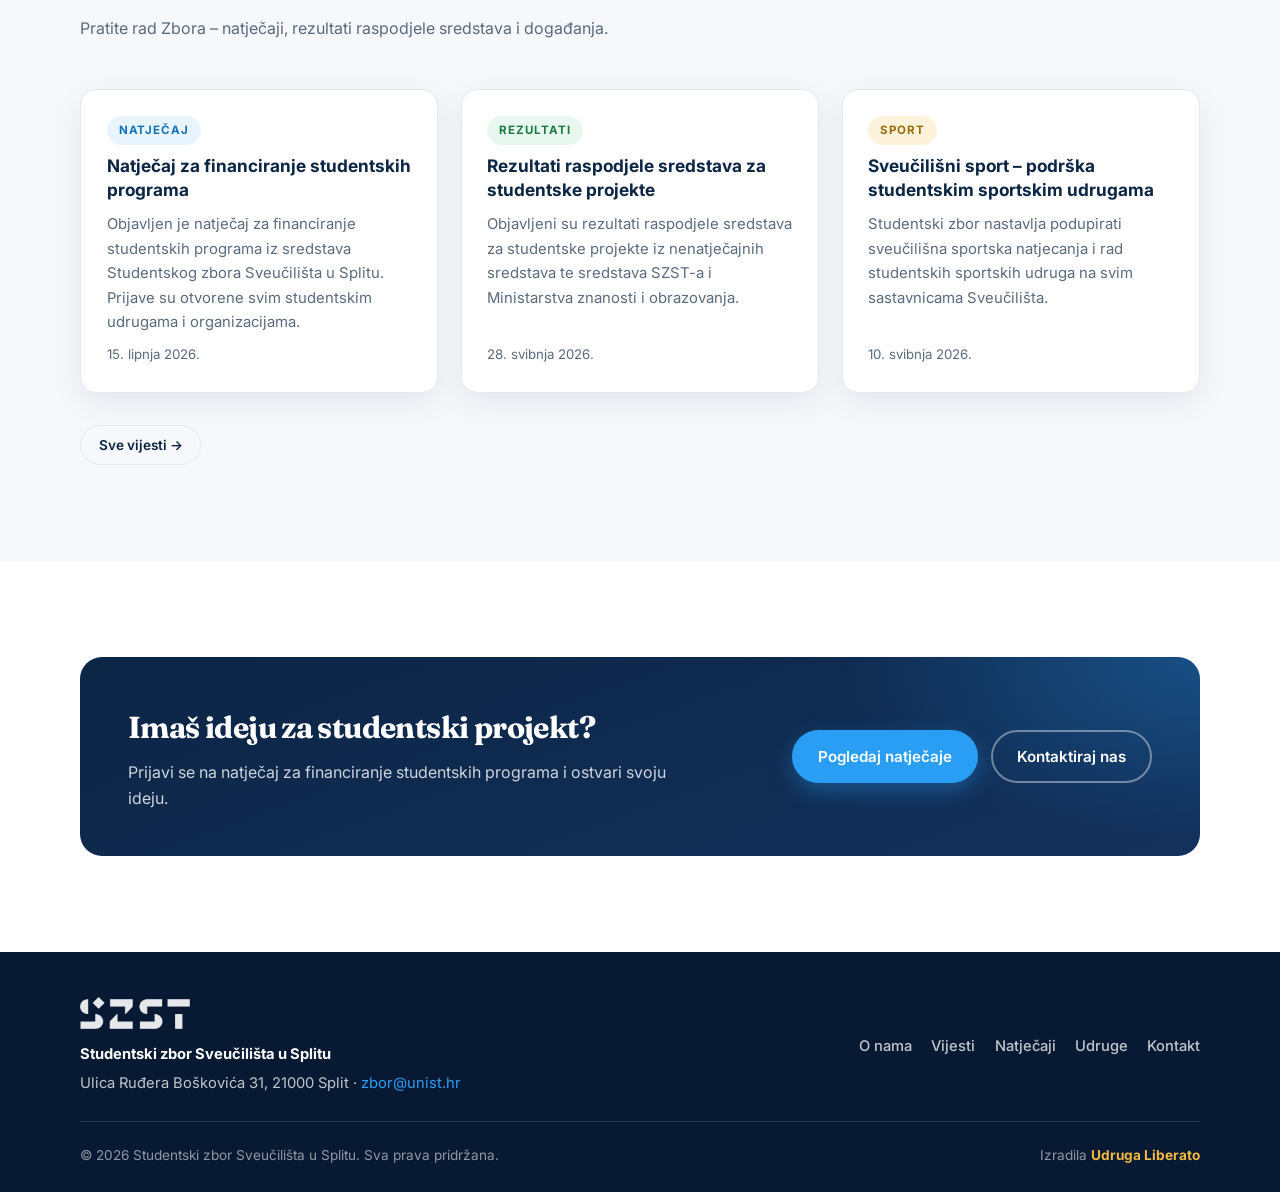
==== commit 93dba08e: "Add official SZST logo and individual blog post pages - Official SZST wordmark in header, white vari" ====
--- a/index.html
+++ b/index.html
@@ -9,20 +9,25 @@
   <meta name="author" content="Studentski zbor Sveučilišta u Splitu">
   <meta name="robots" content="index, follow, max-image-preview:large">
   <link rel="canonical" href="https://www.szst.unist.hr/">
-  <meta name="theme-color" content="#0b2545">
+  <meta name="theme-color" content="#14397f">
 
   <meta property="og:type" content="website">
   <meta property="og:site_name" content="Studentski zbor Sveučilišta u Splitu">
   <meta property="og:title" content="Studentski zbor Sveučilišta u Splitu | SZST – Glas studenata">
   <meta property="og:description" content="Studentski zbor Sveučilišta u Splitu (SZST) – izborno predstavničko tijelo studenata. Vijesti, natječaji za financiranje studentskih projekata, studentski predstavnici i sastavnice.">
   <meta property="og:url" content="https://www.szst.unist.hr/">
+  <meta property="og:image" content="https://www.szst.unist.hr/img/og-image.png">
+  <meta property="og:image:width" content="1200">
+  <meta property="og:image:height" content="630">
   <meta property="og:locale" content="hr_HR">
 
-  <meta name="twitter:card" content="summary">
+  <meta name="twitter:card" content="summary_large_image">
   <meta name="twitter:title" content="Studentski zbor Sveučilišta u Splitu | SZST – Glas studenata">
   <meta name="twitter:description" content="Studentski zbor Sveučilišta u Splitu (SZST) – izborno predstavničko tijelo studenata. Vijesti, natječaji za financiranje studentskih projekata, studentski predstavnici i sastavnice.">
-
-  <link rel="icon" href="data:image/svg+xml,%3Csvg xmlns='http://www.w3.org/2000/svg' viewBox='0 0 64 64'%3E%3Crect width='64' height='64' rx='14' fill='%230b2545'/%3E%3Cpath d='M14 40c6 4 12 4 18 0s12-4 18 0v8c-6-4-12-4-18 0s-12 4-18 0z' fill='%232a9df4'/%3E%3Cpath d='M32 12l14 8-14 8-14-8z' fill='%23f4b942'/%3E%3C/svg%3E">
+  <meta name="twitter:image" content="https://www.szst.unist.hr/img/og-image.png">
+
+  <link rel="icon" type="image/png" href="img/favicon.png">
+  <link rel="apple-touch-icon" href="img/apple-touch-icon.png">
 
   <link rel="preconnect" href="https://fonts.googleapis.com">
   <link rel="preconnect" href="https://fonts.gstatic.com" crossorigin>
@@ -37,6 +42,7 @@
     "name": "Studentski zbor Sveučilišta u Splitu",
     "alternateName": "SZST",
     "url": "https://www.szst.unist.hr/",
+    "logo": "https://www.szst.unist.hr/img/logo.png",
     "email": "zbor@unist.hr",
     "address": {
       "@type": "PostalAddress",
@@ -61,13 +67,7 @@
   <header class="site-header" id="top">
     <nav class="nav container" aria-label="Glavna navigacija">
       <a class="brand" href="./">
-        <span class="brand-mark" aria-hidden="true">
-          <svg viewBox="0 0 64 64" width="36" height="36" role="img" aria-label="SZST logotip">
-            <rect width="64" height="64" rx="14" fill="#0b2545"/>
-            <path d="M14 40c6 4 12 4 18 0s12-4 18 0v8c-6-4-12-4-18 0s-12 4-18 0z" fill="#2a9df4"/>
-            <path d="M32 12l14 8-14 8-14-8z" fill="#f4b942"/>
-          </svg>
-        </span>
+        <img class="brand-logo" src="img/logo.png" alt="SZST logotip" width="124" height="36">
         <span class="brand-text">
           <strong>Studentski zbor</strong>
           <small>Sveučilišta u Splitu</small>
@@ -79,7 +79,7 @@
       </button>
 
       <ul class="nav-menu" id="nav-menu">
-        <li><a href="#top" class="active">Početna</a></li>
+        <li><a href="./" class="active">Početna</a></li>
         <li><a href="o-nama/">O nama</a></li>
         <li><a href="vijesti/">Vijesti</a></li>
         <li><a href="studentski-predstavnici/">Predstavnici</a></li>
@@ -182,37 +182,26 @@
         </header>
 
         <div class="grid grid-3">
-          <article class="news-card reveal">
+          <article class="news-card reveal" data-category="natjecaj">
             <div class="news-tag tag-natjecaj">Natječaj</div>
-            <h3><a href="vijesti/">Natječaj za financiranje studentskih programa</a></h3>
-            <p>
-              Objavljen je natječaj za financiranje studentskih programa iz sredstava
-              Studentskog zbora Sveučilišta u Splitu.
-            </p>
+            <h3><a href="vijesti/natjecaj-za-financiranje-studentskih-programa/">Natječaj za financiranje studentskih programa</a></h3>
+            <p>Objavljen je natječaj za financiranje studentskih programa iz sredstava Studentskog zbora Sveučilišta u Splitu. Prijave su otvorene svim studentskim udrugama i organizacijama.</p>
             <footer class="news-meta">
               <time datetime="2026-06-15">15. lipnja 2026.</time>
             </footer>
           </article>
-
-          <article class="news-card reveal">
+          <article class="news-card reveal" data-category="rezultati">
             <div class="news-tag tag-rezultati">Rezultati</div>
-            <h3><a href="vijesti/">Rezultati raspodjele sredstava za studentske projekte</a></h3>
-            <p>
-              Objavljeni su rezultati raspodjele sredstava za studentske projekte iz
-              nenatječajnih sredstava te sredstava SZST-a i MZO-a.
-            </p>
+            <h3><a href="vijesti/rezultati-raspodjele-sredstava-za-studentske-projekte/">Rezultati raspodjele sredstava za studentske projekte</a></h3>
+            <p>Objavljeni su rezultati raspodjele sredstava za studentske projekte iz nenatječajnih sredstava te sredstava SZST-a i Ministarstva znanosti i obrazovanja.</p>
             <footer class="news-meta">
               <time datetime="2026-05-28">28. svibnja 2026.</time>
             </footer>
           </article>
-
-          <article class="news-card reveal">
+          <article class="news-card reveal" data-category="sport">
             <div class="news-tag tag-sport">Sport</div>
-            <h3><a href="vijesti/">Sveučilišni sport – podrška sportskim udrugama</a></h3>
-            <p>
-              Studentski zbor nastavlja podupirati sveučilišna sportska natjecanja i rad
-              studentskih sportskih udruga.
-            </p>
+            <h3><a href="vijesti/sveucilisni-sport-podrska-sportskim-udrugama/">Sveučilišni sport – podrška studentskim sportskim udrugama</a></h3>
+            <p>Studentski zbor nastavlja podupirati sveučilišna sportska natjecanja i rad studentskih sportskih udruga na svim sastavnicama Sveučilišta.</p>
             <footer class="news-meta">
               <time datetime="2026-05-10">10. svibnja 2026.</time>
             </footer>
@@ -241,6 +230,7 @@
   <footer class="site-footer">
     <div class="container footer-grid">
       <div class="footer-brand">
+        <img class="footer-logo" src="img/logo-white.png" alt="" width="110" height="32" loading="lazy">
         <strong>Studentski zbor Sveučilišta u Splitu</strong>
         <p>Ulica Ruđera Boškovića 31, 21000 Split · <a href="mailto:zbor@unist.hr">zbor@unist.hr</a></p>
       </div>
--- a/css/style.css
+++ b/css/style.css
@@ -88,10 +88,11 @@
 .brand {
   display: flex;
   align-items: center;
-  gap: 0.65rem;
+  gap: 0.75rem;
   color: var(--navy);
 }
 .brand:hover { text-decoration: none; }
+.brand-logo { display: block; width: auto; height: 36px; }
 .brand-text { display: flex; flex-direction: column; line-height: 1.15; }
 .brand-text strong { font-size: 1rem; letter-spacing: -0.01em; }
 .brand-text small { font-size: 0.75rem; color: var(--muted); }
@@ -380,6 +381,24 @@
 
 .news-meta { font-size: 0.83rem; color: var(--muted); }
 
+/* ---------- Pojedinačna objava ---------- */
+.article-meta {
+  display: flex;
+  align-items: center;
+  gap: 0.9rem;
+  margin-bottom: 1rem;
+}
+.article-meta time { font-size: 0.9rem; color: rgba(255, 255, 255, 0.75); }
+
+.article-container { max-width: 46rem; }
+.article-body p {
+  color: var(--ink);
+  font-size: 1.05rem;
+  line-height: 1.8;
+}
+.article-body p + p { margin-top: 1.2rem; }
+.article-back { margin-top: 2.5rem; }
+
 /* ---------- Filter vijesti ---------- */
 .filter-bar {
   display: flex;
@@ -688,6 +707,7 @@
   border-bottom: 1px solid rgba(255, 255, 255, 0.12);
 }
 .footer-brand strong { color: #fff; display: block; margin-bottom: 0.3rem; }
+.footer-logo { height: 32px; width: auto; margin-bottom: 0.8rem; opacity: 0.9; }
 .footer-brand a { color: var(--azure); }
 .footer-nav { display: flex; flex-wrap: wrap; gap: 1.2rem; align-items: center; }
 .footer-nav a { color: rgba(255, 255, 255, 0.75); font-weight: 500; }
@@ -758,3 +778,7 @@
   .tender { flex-direction: column; align-items: flex-start; gap: 0.8rem; }
   .footer-bottom { flex-direction: column; }
 }
+
+@media (max-width: 440px) {
+  .brand-text { display: none; }
+}
